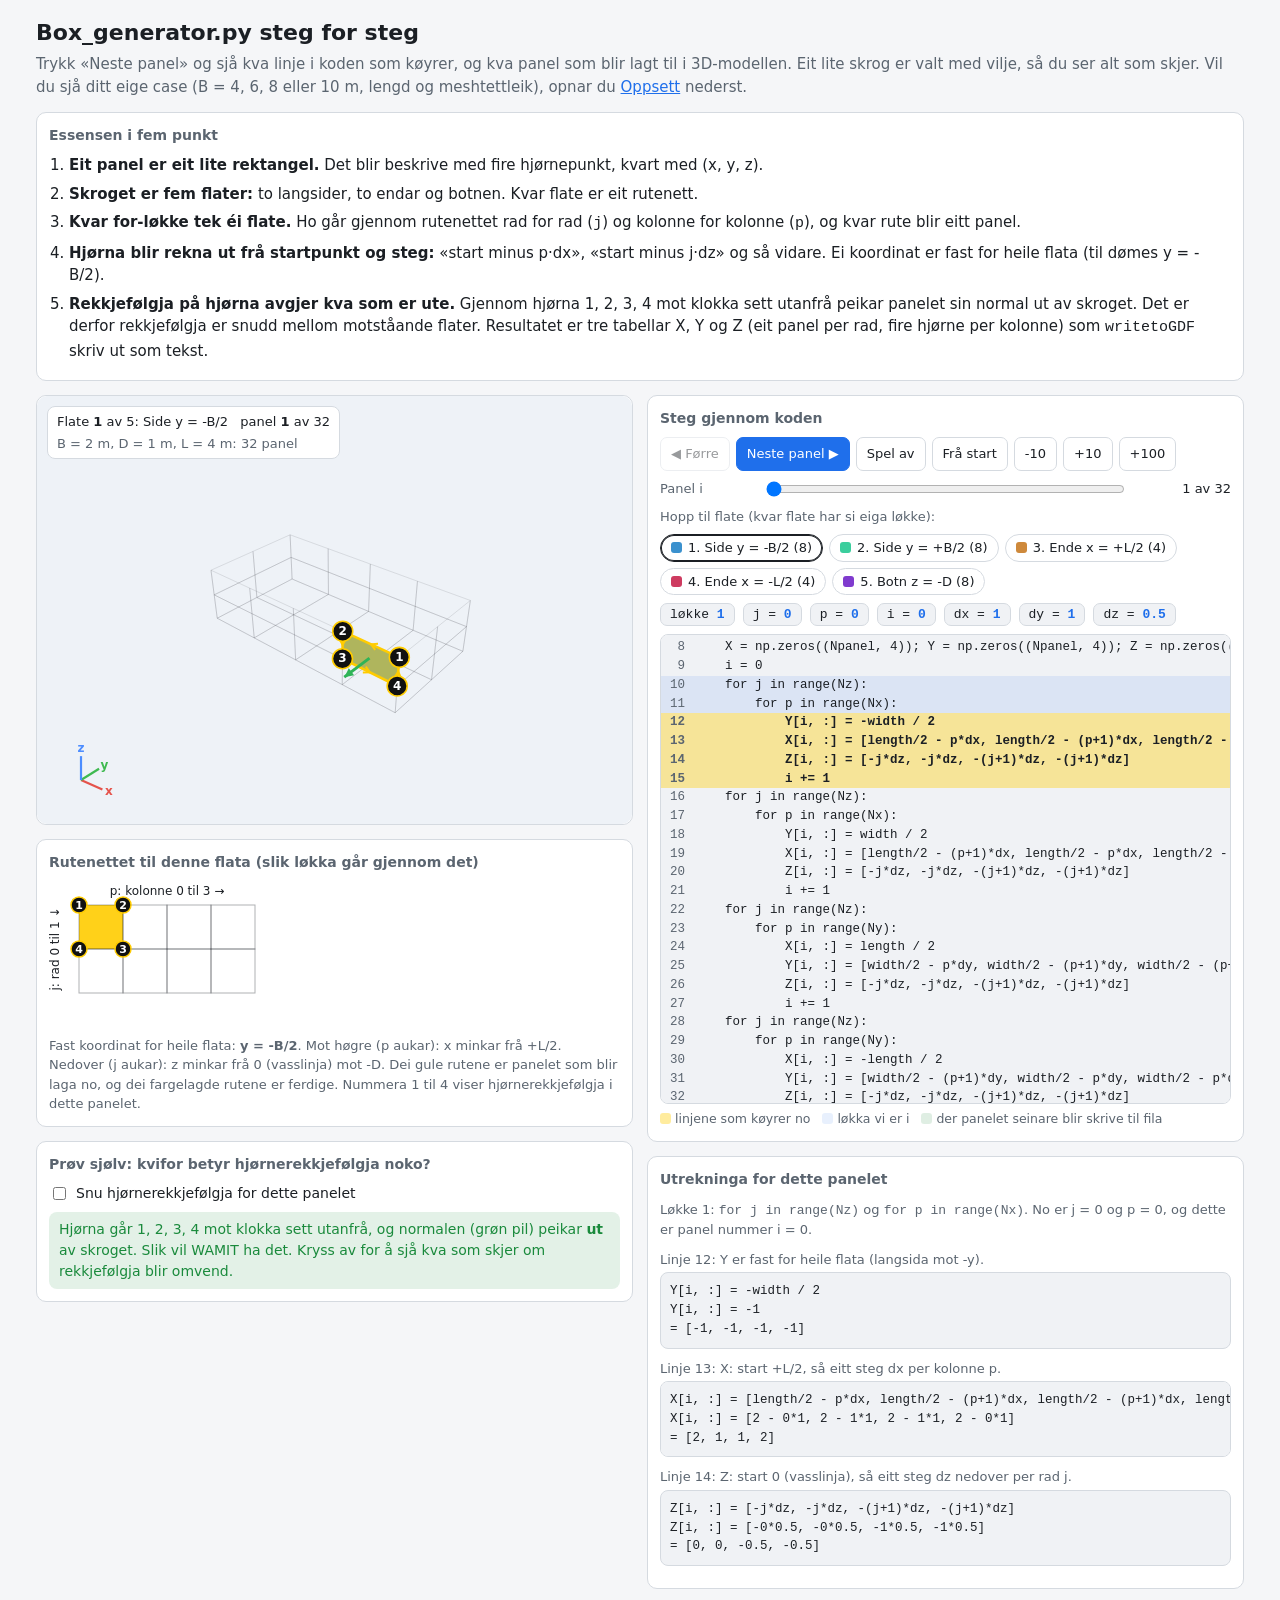
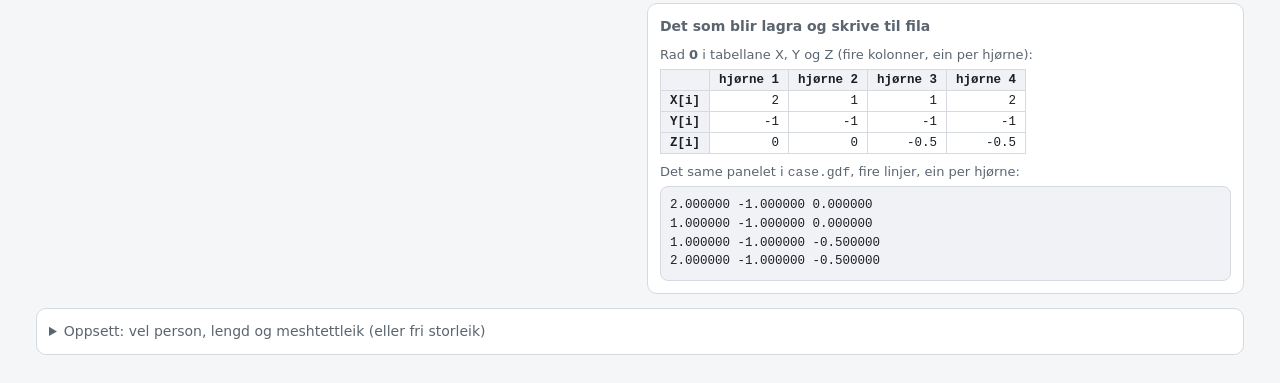
==== index.html @ de2d0103 "Add files via upload" ====
<!doctype html>
<html lang="nn">
<head>
<meta charset="utf-8">
<meta name="viewport" content="width=device-width, initial-scale=1">
<title>Box generator steg for steg</title>
<style>
:root{
  --bg:#f5f6f8; --panel:#ffffff; --ink:#1b1f24; --muted:#5b6570; --line:#d5dae0;
  --canvas:#eef2f7; --accent:#1f6feb; --sel:#ffcc00; --code-bg:#f0f2f5;
  --hard:rgba(255,204,0,.38); --soft:rgba(31,111,235,.10); --gdf:rgba(26,138,60,.14);
  --good:#1a8a3c; --badc:#c62828;
}
@media (prefers-color-scheme: dark){
  :root:not([data-theme="light"]){
    --bg:#14181d; --panel:#1c2229; --ink:#e8ecf0; --muted:#98a3ae; --line:#323b45;
    --canvas:#10151a; --accent:#5b9dff; --sel:#ffd23f; --code-bg:#12171c;
    --hard:rgba(255,210,63,.30); --soft:rgba(91,157,255,.14); --gdf:rgba(76,208,125,.16);
    --good:#4cd07d; --badc:#ff7b72;
  }
}
*{box-sizing:border-box}
body{margin:0;background:var(--bg);color:var(--ink);font:15px/1.5 system-ui,-apple-system,"Segoe UI",Roboto,sans-serif}
.wrap{max-width:1240px;margin:0 auto;padding:16px}
h1{font-size:22px;margin:0 0 4px}
.sub{color:var(--muted);margin:0 0 14px}
.card{background:var(--panel);border:1px solid var(--line);border-radius:10px;padding:12px;margin-bottom:14px}
.card h2{font-size:14px;margin:0 0 8px;color:var(--muted);font-weight:600}
.essence ol{margin:0;padding-left:20px}
.essence li{margin:6px 0}
.grid{display:grid;grid-template-columns:minmax(0,1fr) minmax(0,1fr);gap:14px;align-items:start}
@media (max-width:980px){.grid{grid-template-columns:1fr}}
#stage{position:relative;height:430px;padding:0;overflow:hidden}
canvas{width:100%;height:100%;display:block;background:var(--canvas);border-radius:10px;cursor:grab;touch-action:none}
canvas.drag{cursor:grabbing}
.badge{position:absolute;left:10px;top:10px;background:var(--panel);border:1px solid var(--line);border-radius:8px;padding:5px 9px;font-size:13px}
.ctrl{display:flex;flex-wrap:wrap;gap:6px;align-items:center}
button{font:inherit;font-size:13px;background:var(--panel);color:var(--ink);border:1px solid var(--line);border-radius:7px;padding:6px 10px;cursor:pointer}
button:hover{border-color:var(--accent)}
button.on{background:var(--accent);border-color:var(--accent);color:#fff}
button:disabled{opacity:.45;cursor:default}
.row{display:flex;align-items:center;gap:8px;margin:8px 0}
.row label{flex:0 0 96px;font-size:13px;color:var(--muted)}
.row input[type=range]{flex:1;min-width:0}
.row output{flex:0 0 96px;white-space:nowrap;text-align:right;font-variant-numeric:tabular-nums;font-size:13px}
.chips{display:flex;flex-wrap:wrap;gap:6px;margin:8px 0}
.chip{display:inline-flex;gap:6px;align-items:center;border:1px solid var(--line);border-radius:999px;padding:3px 10px;font-size:13px;background:var(--panel);cursor:pointer}
.chip.on{border-color:var(--ink);box-shadow:0 0 0 1px var(--ink) inset}
.chip i{display:inline-block;width:11px;height:11px;border-radius:3px}
.vars{display:flex;flex-wrap:wrap;gap:8px;margin:8px 0}
.vars span{background:var(--code-bg);border:1px solid var(--line);border-radius:7px;padding:3px 9px;font:13px ui-monospace,Consolas,Menlo,monospace}
.vars b{color:var(--accent)}
.code{background:var(--code-bg);border:1px solid var(--line);border-radius:8px;padding:6px 0;font:12.5px/1.5 ui-monospace,Consolas,Menlo,monospace;overflow:auto;max-height:470px}
.cl{display:flex;white-space:pre;padding:0 10px 0 0}
.cl .ln{flex:0 0 34px;text-align:right;color:var(--muted);padding-right:10px;user-select:none}
.cl.soft{background:var(--soft)}
.cl.gdf{background:var(--gdf)}
.cl.hard{background:var(--hard);font-weight:600}
.legendnote{font-size:12.5px;color:var(--muted);margin:6px 0 0}
.legendnote span{display:inline-block;width:11px;height:11px;border-radius:3px;vertical-align:-1px;margin-right:4px}
pre.mono{margin:0;background:var(--code-bg);border:1px solid var(--line);border-radius:8px;padding:9px;font:12.5px/1.5 ui-monospace,Consolas,Menlo,monospace;overflow:auto;white-space:pre}
.stmt{margin:10px 0}
.stmt .note{color:var(--muted);font-size:13px;margin-bottom:3px}
table.t{border-collapse:collapse;font:12.5px ui-monospace,Consolas,Menlo,monospace;margin:4px 0}
table.t td,table.t th{border:1px solid var(--line);padding:3px 9px;text-align:right}
table.t th{background:var(--code-bg);font-weight:600}
.msg{padding:7px 10px;border-radius:8px;font-size:14px;margin-top:8px}
.msg.ok{background:rgba(26,138,60,.12);color:var(--good)}
.msg.bad{background:rgba(198,40,40,.12);color:var(--badc)}
.chk{display:flex;align-items:center;gap:7px;margin:6px 0;font-size:14px}
details summary{cursor:pointer;color:var(--muted);font-size:14px}
svg text{font:12px system-ui,sans-serif;fill:var(--ink)}
.small{font-size:13px;color:var(--muted)}
.infobox{background:var(--code-bg);border:1px solid var(--line);border-radius:8px;padding:9px 11px;margin:10px 0;font-size:13.5px;line-height:1.55}
.infobox code{font:12.5px ui-monospace,Consolas,Menlo,monospace}
.warn{color:var(--badc)}
.redbadge{position:absolute;left:10px;bottom:10px;max-width:calc(100% - 20px);background:var(--panel);border:1px solid var(--line);border-radius:8px;padding:5px 9px;font-size:12.5px;display:none}
.setuphint{color:var(--accent);cursor:pointer;text-decoration:underline}
</style>
</head>
<body>
<div class="wrap">
  <h1>Box_generator.py steg for steg</h1>
  <p class="sub">Trykk «Neste panel» og sjå kva linje i koden som køyrer, og kva panel som blir lagt til i 3D-modellen. Eit lite skrog er valt med vilje, så du ser alt som skjer. Vil du sjå ditt eige case (B = 4, 6, 8 eller 10 m, lengd og meshtettleik), opnar du <span class="setuphint" id="gosetup">Oppsett</span> nederst.</p>

  <div class="card essence">
    <h2>Essensen i fem punkt</h2>
    <ol>
      <li><b>Eit panel er eit lite rektangel.</b> Det blir beskrive med fire hjørnepunkt, kvart med (x, y, z).</li>
      <li><b>Skroget er fem flater:</b> to langsider, to endar og botnen. Kvar flate er eit rutenett.</li>
      <li><b>Kvar for-løkke tek éi flate.</b> Ho går gjennom rutenettet rad for rad (<code>j</code>) og kolonne for kolonne (<code>p</code>), og kvar rute blir eitt panel.</li>
      <li><b>Hjørna blir rekna ut frå startpunkt og steg:</b> «start minus p·dx», «start minus j·dz» og så vidare. Ei koordinat er fast for heile flata (til dømes y = -B/2).</li>
      <li><b>Rekkjefølgja på hjørna avgjer kva som er ute.</b> Gjennom hjørna 1, 2, 3, 4 mot klokka sett utanfrå peikar panelet sin normal ut av skroget. Det er derfor rekkjefølgja er snudd mellom motståande flater. Resultatet er tre tabellar X, Y og Z (eit panel per rad, fire hjørne per kolonne) som <code>writetoGDF</code> skriv ut som tekst.</li>
    </ol>
  </div>

  <div class="grid">
    <div>
      <div class="card" id="stage"><canvas id="cv"></canvas><div class="badge" id="badge"></div><div class="redbadge" id="redbadge"></div></div>

      <div class="card">
        <h2>Rutenettet til denne flata (slik løkka går gjennom det)</h2>
        <div id="gridsvg"></div>
        <div class="small" id="gridnote" style="margin-top:6px"></div>
      </div>

      <div class="card">
        <h2>Prøv sjølv: kvifor betyr hjørnerekkjefølgja noko?</h2>
        <div class="chk"><input type="checkbox" id="flip"><label for="flip">Snu hjørnerekkjefølgja for dette panelet</label></div>
        <div id="flipmsg"></div>
      </div>
    </div>

    <div>
      <div class="card">
        <h2>Steg gjennom koden</h2>
        <div class="ctrl">
          <button id="prev">◀ Førre</button>
          <button id="next" class="on">Neste panel ▶</button>
          <button id="play">Spel av</button>
          <button id="restart">Frå start</button>
          <button id="back10">-10</button><button id="fwd10">+10</button><button id="fwd100">+100</button>
        </div>
        <div class="row"><label for="I">Panel i</label><input id="I" type="range" min="0" max="31" step="1" value="0"><output id="Io"></output></div>
        <div class="small">Hopp til flate (kvar flate har si eiga løkke):</div>
        <div class="chips" id="chips"></div>
        <div class="vars" id="vars"></div>
        <div class="code" id="code"></div>
        <p class="legendnote"><span style="background:var(--hard)"></span>linjene som køyrer no &nbsp; <span style="background:var(--soft)"></span>løkka vi er i &nbsp; <span style="background:var(--gdf)"></span>der panelet seinare blir skrive til fila</p>
      </div>

      <div class="card">
        <h2>Utrekninga for dette panelet</h2>
        <div id="calc"></div>
      </div>

      <div class="card">
        <h2>Det som blir lagra og skrive til fila</h2>
        <div class="small" style="margin-bottom:4px">Rad <b id="rowi">0</b> i tabellane X, Y og Z (fire kolonner, ein per hjørne):</div>
        <div id="xyz"></div>
        <div class="small" style="margin:8px 0 4px">Det same panelet i <span style="font-family:ui-monospace,Consolas,monospace">case.gdf</span>, fire linjer, ein per hjørne:</div>
        <pre class="mono" id="gdf"></pre>
      </div>
    </div>
  </div>

  <div class="card">
    <details id="setup">
      <summary>Oppsett: vel person, lengd og meshtettleik (eller fri storleik)</summary>
      <div class="small" style="margin:10px 0 4px">Alle i gruppa har same oppsett: B/D = 4, så djupgangen blir D = B/4. Berre breidda B er ulik. Meshet følgjer same regel som prosjektkoden: Nx = round(k·L), Ny = round(k·B) og Nz = round(k·D).</div>
      <div class="chips" id="persons"></div>
      <div id="projectCtl" style="display:none">
        <div class="small">Lengd på skroget, L = n · B:</div>
        <div class="chips" id="nBs"></div>
        <div class="small">Meshtettleik k (panel per meter):</div>
        <div class="chips" id="ks"></div>
        <div class="small">Snarvegar til dei to studiane:</div>
        <div class="chips"><span class="chip" id="presetMesh">Meshstudie: L = 1B</span><span class="chip" id="presetLen">Lengdestudie: k = 6</span></div>
      </div>
      <div id="freeCtl">
        <div class="row"><label for="L">Lengd L</label><input id="L" type="range" min="1" max="10" step="0.5" value="4"><output id="Lo"></output></div>
        <div class="row"><label for="B">Breidd B</label><input id="B" type="range" min="1" max="10" step="0.5" value="2"><output id="Bo"></output></div>
        <div class="row"><label for="D">Djupgang D</label><input id="D" type="range" min="0.5" max="5" step="0.5" value="1"><output id="Do"></output></div>
        <div class="row"><label for="NX">Nx</label><input id="NX" type="range" min="1" max="8" step="1" value="4"><output id="NXo"></output></div>
        <div class="row"><label for="NY">Ny</label><input id="NY" type="range" min="1" max="6" step="1" value="2"><output id="NYo"></output></div>
        <div class="row"><label for="NZ">Nz</label><input id="NZ" type="range" min="1" max="4" step="1" value="2"><output id="NZo"></output></div>
      </div>
      <div class="infobox" id="caseinfo"></div>
      <div class="chk"><input type="checkbox" id="ghost" checked><label for="ghost">Vis panel som ikkje er lagde til enno som svake kantar</label></div>
      <div class="small">Dra i 3D-modellen for å rotere, rull for å zoome. Piltastane til venstre og høgre går eitt panel fram og tilbake. Store mesh blir viste forenkla i 3D (sjå meldinga nede til venstre i modellen), men tala i oppsettet er alltid dei verkelege.</div>
    </details>
  </div>
</div>

<script>
"use strict";
const $ = id => document.getElementById(id);
const CODE = [
"import numpy as np",
"",
"def box_generator(length, width, draft, Nx, Ny, Nz):",
"    dx = length / Nx",
"    dy = width / Ny",
"    dz = draft / Nz",
"    Npanel = Nx * Ny + Nx * Nz * 2 + Ny * Nz * 2",
"    X = np.zeros((Npanel, 4)); Y = np.zeros((Npanel, 4)); Z = np.zeros((Npanel, 4))",
"    i = 0",
"    for j in range(Nz):",
"        for p in range(Nx):",
"            Y[i, :] = -width / 2",
"            X[i, :] = [length/2 - p*dx, length/2 - (p+1)*dx, length/2 - (p+1)*dx, length/2 - p*dx]",
"            Z[i, :] = [-j*dz, -j*dz, -(j+1)*dz, -(j+1)*dz]",
"            i += 1",
"    for j in range(Nz):",
"        for p in range(Nx):",
"            Y[i, :] = width / 2",
"            X[i, :] = [length/2 - (p+1)*dx, length/2 - p*dx, length/2 - p*dx, length/2 - (p+1)*dx]",
"            Z[i, :] = [-j*dz, -j*dz, -(j+1)*dz, -(j+1)*dz]",
"            i += 1",
"    for j in range(Nz):",
"        for p in range(Ny):",
"            X[i, :] = length / 2",
"            Y[i, :] = [width/2 - p*dy, width/2 - (p+1)*dy, width/2 - (p+1)*dy, width/2 - p*dy]",
"            Z[i, :] = [-j*dz, -j*dz, -(j+1)*dz, -(j+1)*dz]",
"            i += 1",
"    for j in range(Nz):",
"        for p in range(Ny):",
"            X[i, :] = -length / 2",
"            Y[i, :] = [width/2 - (p+1)*dy, width/2 - p*dy, width/2 - p*dy, width/2 - (p+1)*dy]",
"            Z[i, :] = [-j*dz, -j*dz, -(j+1)*dz, -(j+1)*dz]",
"            i += 1",
"    for j in range(Nx):",
"        for p in range(Ny):",
"            Z[i, :] = -draft",
"            Y[i, :] = [width/2 - p*dy, width/2 - (p+1)*dy, width/2 - (p+1)*dy, width/2 - p*dy]",
"            X[i, :] = [length/2 - j*dx, length/2 - j*dx, length/2 - (j+1)*dx, length/2 - (j+1)*dx]",
"            i += 1",
"    return X, Y, Z, Npanel, 0, 0",
"",
"def writetoGDF(X, Y, Z, Npanel, path, isx=0, isy=0):",
"    with open(path, \"w\") as f:",
"        f.write(f\"{path}  --\\n\")",
"        f.write(\"1.000       9.806650    ULEN, GRAV\\n\")",
"        f.write(f\"{isx}           {isy}            ISX, ISY\\n\")",
"        f.write(f\"{Npanel}    NPAN\\n\")",
"        for i in range(Npanel):",
"            for j in range(4):",
"                f.write(f\"{X[i, j]:.6f} {Y[i, j]:.6f} {Z[i, j]:.6f} \\n\")"
];
// 1-based line numbers: loop block [start, end], statement lines, i += 1 line
const GROUPS = [
  {name:"Side y = -B/2", hue:205, s:10, e:15, st:[12,13,14], inc:15},
  {name:"Side y = +B/2", hue:160, s:16, e:21, st:[18,19,20], inc:21},
  {name:"Ende x = +L/2", hue:32,  s:22, e:27, st:[24,25,26], inc:27},
  {name:"Ende x = -L/2", hue:345, s:28, e:33, st:[30,31,32], inc:33},
  {name:"Botn z = -D",   hue:268, s:34, e:39, st:[36,37,38], inc:39}
];
const POFF = [[0,1,1,0],[1,0,0,1],[0,1,1,0],[1,0,0,1],[0,1,1,0]];
const JOFF = [0,0,1,1];
const GDF_LINES = [48,49,50];

const S = { L:4,B:2,D:1,Nx:4,Ny:2,Nz:2, panels:[], i:0, yaw:-0.7, elev:0.55, zoom:1, playing:false, flip:false,
            person:-1, nB:1, k:4, reduced:false, real:null };
const PERSONS=[{n:"Anders",B:4},{n:"Øyvind",B:6},{n:"Zhijun",B:8},{n:"Øyonn",B:10}];
const CAP_REAL=6000, CAP_SHOW=1200;
function pyRound(x){ const f=Math.floor(x), d=x-f; if(Math.abs(d-0.5)<1e-9) return (f%2===0)?f:f+1; return Math.round(x); }
function npan(a,b,c){return a*b+2*a*c+2*b*c;}

// ---------- geometry, same ordering as the Python code ----------
function boxGenerator(length, width, draft, Nx, Ny, Nz){
  const dx=length/Nx, dy=width/Ny, dz=draft/Nz, P=[];
  const add=(g,X,Y,Z)=>P.push({g, v:[0,1,2,3].map(c=>[X[c],Y[c],Z[c]])});
  for(let j=0;j<Nz;j++)for(let p=0;p<Nx;p++) add(0,[length/2-p*dx,length/2-(p+1)*dx,length/2-(p+1)*dx,length/2-p*dx],[-width/2,-width/2,-width/2,-width/2],[-j*dz,-j*dz,-(j+1)*dz,-(j+1)*dz]);
  for(let j=0;j<Nz;j++)for(let p=0;p<Nx;p++) add(1,[length/2-(p+1)*dx,length/2-p*dx,length/2-p*dx,length/2-(p+1)*dx],[width/2,width/2,width/2,width/2],[-j*dz,-j*dz,-(j+1)*dz,-(j+1)*dz]);
  for(let j=0;j<Nz;j++)for(let p=0;p<Ny;p++) add(2,[length/2,length/2,length/2,length/2],[width/2-p*dy,width/2-(p+1)*dy,width/2-(p+1)*dy,width/2-p*dy],[-j*dz,-j*dz,-(j+1)*dz,-(j+1)*dz]);
  for(let j=0;j<Nz;j++)for(let p=0;p<Ny;p++) add(3,[-length/2,-length/2,-length/2,-length/2],[width/2-(p+1)*dy,width/2-p*dy,width/2-p*dy,width/2-(p+1)*dy],[-j*dz,-j*dz,-(j+1)*dz,-(j+1)*dz]);
  for(let j=0;j<Nx;j++)for(let p=0;p<Ny;p++) add(4,[length/2-j*dx,length/2-j*dx,length/2-(j+1)*dx,length/2-(j+1)*dx],[width/2-p*dy,width/2-(p+1)*dy,width/2-(p+1)*dy,width/2-p*dy],[-draft,-draft,-draft,-draft]);
  return P;
}
function cross(a,b){return [a[1]*b[2]-a[2]*b[1],a[2]*b[0]-a[0]*b[2],a[0]*b[1]-a[1]*b[0]];}
function sub(a,b){return [a[0]-b[0],a[1]-b[1],a[2]-b[2]];}
function dot(a,b){return a[0]*b[0]+a[1]*b[1]+a[2]*b[2];}
const fmt = n => { const r=+(+n).toFixed(3); return String(Object.is(r,-0)?0:r); };
const f6 = x => (Math.abs(x)<5e-7?0:x).toFixed(6);

function sizes(){
  const a=[S.Nx*S.Nz,S.Nx*S.Nz,S.Ny*S.Nz,S.Ny*S.Nz,S.Nx*S.Ny];
  const M=[S.Nx,S.Nx,S.Ny,S.Ny,S.Ny], K=[S.Nz,S.Nz,S.Nz,S.Nz,S.Nx];
  const st=[0]; for(let g=0;g<5;g++) st.push(st[g]+a[g]);
  return {a,M,K,st};
}
function locate(i){
  const z=sizes(); let g=0; while(g<4 && i>=z.st[g+1]) g++;
  const local=i-z.st[g]; return {g, j:Math.floor(local/z.M[g]), p:local%z.M[g], z};
}
// statement descriptors in code order, with the numbers inserted
function describe(g,j,p){
  const L=S.L,B=S.B,D=S.D,dx=L/S.Nx,dy=B/S.Ny,dz=D/S.Nz;
  const lst=(base,idx,step)=>{
    const parts=idx.map(k=> base===null ? "-"+k+"*"+fmt(step) : fmt(base)+" - "+k+"*"+fmt(step));
    const vals=idx.map(k=> base===null ? -k*step : base-k*step);
    return {txt:"["+parts.join(", ")+"]", vals};
  };
  const cst=(v)=>({txt:fmt(v), vals:[v,v,v,v]});
  const P=[p,p+1,p+1,p], Q=[p+1,p,p,p+1], J=[j,j,j+1,j+1];
  switch(g){
    case 0: return [{line:12,v:"Y",...cst(-B/2),note:"Y er fast for heile flata (langsida mot -y)."},
                    {line:13,v:"X",...lst(L/2,P,dx),note:"X: start +L/2, så eitt steg dx per kolonne p."},
                    {line:14,v:"Z",...lst(null,J,dz),note:"Z: start 0 (vasslinja), så eitt steg dz nedover per rad j."}];
    case 1: return [{line:18,v:"Y",...cst(B/2),note:"Y er fast for heile flata (langsida mot +y)."},
                    {line:19,v:"X",...lst(L/2,Q,dx),note:"Same rute som på motsett side, men hjørna står i omvend rekkjefølgje (p+1 først)."},
                    {line:20,v:"Z",...lst(null,J,dz),note:"Z: som før, nedover per rad j."}];
    case 2: return [{line:24,v:"X",...cst(L/2),note:"X er fast for heile flata (enden mot +x)."},
                    {line:25,v:"Y",...lst(B/2,P,dy),note:"Y: start +B/2, så eitt steg dy per kolonne p."},
                    {line:26,v:"Z",...lst(null,J,dz),note:"Z: nedover per rad j."}];
    case 3: return [{line:30,v:"X",...cst(-L/2),note:"X er fast for heile flata (enden mot -x)."},
                    {line:31,v:"Y",...lst(B/2,Q,dy),note:"Same rute som på motsett ende, men hjørna står i omvend rekkjefølgje."},
                    {line:32,v:"Z",...lst(null,J,dz),note:"Z: nedover per rad j."}];
    default:return [{line:36,v:"Z",...cst(-D),note:"Z er fast for heile flata (botnen)."},
                    {line:37,v:"Y",...lst(B/2,P,dy),note:"Y: start +B/2, eitt steg dy per kolonne p."},
                    {line:38,v:"X",...lst(L/2,J,dx),note:"X: start +L/2, eitt steg dx per rad j."}];
  }
}

// ---------- state updates ----------
function rebuild(){
  let L,B,D,Nx,Ny,Nz;
  if(S.person<0){ L=+$("L").value; B=+$("B").value; D=+$("D").value; Nx=+$("NX").value; Ny=+$("NY").value; Nz=+$("NZ").value;
    ["Lo","Bo","Do"].forEach((id,k)=>$(id).textContent=[L,B,D][k]+" m"); $("NXo").textContent=Nx; $("NYo").textContent=Ny; $("NZo").textContent=Nz; }
  else { B=PERSONS[S.person].B; D=B/4; L=S.nB*B; Nx=Math.max(1,pyRound(S.k*L)); Ny=Math.max(1,pyRound(S.k*B)); Nz=Math.max(1,pyRound(S.k*D)); }
  S.real={L,B,D,Nx,Ny,Nz,N:npan(Nx,Ny,Nz)};
  let dx=Nx,dy=Ny,dz=Nz; S.reduced=false;
  if(S.real.N>CAP_REAL){
    let f=1; const r=(n,f)=>Math.max(1,Math.round(n/f));
    while(npan(r(Nx,f),r(Ny,f),r(Nz,f))>CAP_SHOW) f++;
    dx=r(Nx,f); dy=r(Ny,f); dz=r(Nz,f); S.reduced=true; S.f=f;
  }
  S.L=L; S.B=B; S.D=D; S.Nx=dx; S.Ny=dy; S.Nz=dz;
  S.panels=boxGenerator(S.L,S.B,S.D,S.Nx,S.Ny,S.Nz);
  S.panels.forEach((p,i)=>{
    p.c=[0,1,2].map(a=>(p.v[0][a]+p.v[1][a]+p.v[2][a]+p.v[3][a])/4);
    const n=cross(sub(p.v[2],p.v[0]),sub(p.v[3],p.v[1])); const l=Math.hypot(...n)||1; p.n=n.map(x=>x/l);
  });
  S.R=Math.hypot(S.L,S.B,S.D)/2;
  const N=S.panels.length; $("I").max=N-1; if(S.i>N-1) S.i=N-1;
  $("I").value=S.i;
  updateInfo(); buildChips(); buildCode(); update();
}
function caseLine(){
  const r=S.real; return "B = "+fmt(r.B)+" m, D = "+fmt(r.D)+" m, L = "+fmt(r.L)+" m"+(S.person>=0?", k = "+S.k:"")+": "+r.N+" panel"+(S.reduced?" (forenkla visning)":"");
}
function updateInfo(){
  const r=S.real, dx=r.L/r.Nx, dy=r.B/r.Ny, dz=r.D/r.Nz; let h="";
  if(S.person>=0){
    h+="<b>"+PERSONS[S.person].n+"</b>: B = "+fmt(r.B)+" m. Med B/D = 4 blir D = B/4 = "+fmt(r.D)+" m. Lengd L = "+S.nB+"·B = "+fmt(r.L)+" m.<br>";
    h+="Meshtettleik k = "+S.k+": Nx = round(k·L) = <b>"+r.Nx+"</b>, Ny = round(k·B) = <b>"+r.Ny+"</b>, Nz = round(k·D) = <b>"+r.Nz+"</b>.<br>";
  } else {
    h+="Fri storleik: B = "+fmt(r.B)+" m, D = "+fmt(r.D)+" m, L = "+fmt(r.L)+" m, Nx = <b>"+r.Nx+"</b>, Ny = <b>"+r.Ny+"</b>, Nz = <b>"+r.Nz+"</b>.<br>";
  }
  h+="Npanel = Nx·Ny + 2·Nx·Nz + 2·Ny·Nz = "+(r.Nx*r.Ny)+" + "+(2*r.Nx*r.Nz)+" + "+(2*r.Ny*r.Nz)+" = <b>"+r.N+"</b> panel.<br>";
  h+="Panelstorleik: dx = "+fmt(dx)+" m, dy = "+fmt(dy)+" m, dz = "+fmt(dz)+" m.";
  if(S.person>=0 && Math.abs(dz*S.k-1)>1e-6) h+="<br><span class=\"warn\">Merk: k·D = "+fmt(S.k*r.D)+" er ikkje eit heiltal, så Nz blir runda og dz er ikkje 1/k. Det gjeld særleg dei grovaste meshane.</span>";
  $("caseinfo").innerHTML=h;
  const rb=$("redbadge");
  if(S.reduced){ rb.style.display="block"; rb.innerHTML="Forenkla visning: dette caset har <b>"+r.N+"</b> panel. Her vises same skrog med Nx = "+S.Nx+", Ny = "+S.Ny+", Nz = "+S.Nz+" ("+S.panels.length+" panel), så stegvisinga blir oversiktleg. Utrekningane til høgre gjeld denne forenkla utgåva."; }
  else rb.style.display="none";
}
function buildChips(){
  const z=sizes(); $("chips").innerHTML=GROUPS.map((g,k)=>
    '<span class="chip" data-g="'+k+'"><i style="background:hsl('+g.hue+',60%,52%)"></i>'+(k+1)+'. '+g.name+' ('+z.a[k]+')</span>').join("");
  document.querySelectorAll("#chips .chip").forEach(c=>c.addEventListener("click",()=>{ stop(); S.i=sizes().st[+c.dataset.g]; update(); }));
}
function buildCode(){
  $("code").innerHTML=CODE.map((t,n)=>'<div class="cl" data-n="'+(n+1)+'"><span class="ln">'+(n+1)+'</span><span>'+t.replace(/&/g,"&amp;").replace(/</g,"&lt;")+'</span></div>').join("");
}
function update(){
  if(!Number.isFinite(S.i)||S.i<0) S.i=0; if(S.i>=S.panels.length) S.i=S.panels.length-1;
  const N=S.panels.length, i=S.i, {g,j,p,z}=locate(i), pan=S.panels[i];
  $("I").value=i; $("Io").textContent=(i+1)+" av "+N; $("rowi").textContent=i;
  $("prev").disabled=i===0; $("next").disabled=i===N-1;
  document.querySelectorAll("#chips .chip").forEach(c=>c.classList.toggle("on",+c.dataset.g===g));
  $("badge").innerHTML="Flate <b>"+(g+1)+"</b> av 5: "+GROUPS[g].name+" &nbsp; panel <b>"+(i+1)+"</b> av "+N+"<div class=\"small\" style=\"margin-top:2px\">"+caseLine()+"</div>";
  // variables
  $("vars").innerHTML="<span>løkke <b>"+(g+1)+"</b></span><span>j = <b>"+j+"</b></span><span>p = <b>"+p+"</b></span><span>i = <b>"+i+"</b></span>"+
     "<span>dx = <b>"+fmt(S.L/S.Nx)+"</b></span><span>dy = <b>"+fmt(S.B/S.Ny)+"</b></span><span>dz = <b>"+fmt(S.D/S.Nz)+"</b></span>";
  // code highlight
  const G=GROUPS[g];
  document.querySelectorAll(".cl").forEach(el=>{
    const n=+el.dataset.n; el.className="cl";
    if(n>=G.s&&n<=G.e) el.classList.add("soft");
    if(G.st.includes(n)||n===G.inc) el.classList.add("hard");
    if(GDF_LINES.includes(n)) el.classList.add("gdf");
  });
  const hardEl=document.querySelector('.cl[data-n="'+G.st[0]+'"]');
  if(hardEl){ const box=$("code"); const top=hardEl.offsetTop-box.offsetTop-80; if(hardEl.offsetTop<box.scrollTop+10||hardEl.offsetTop>box.scrollTop+box.clientHeight-90) box.scrollTop=Math.max(0,top); }
  // calculation
  const D=describe(g,j,p);
  const loopTxt='<div class="stmt"><div class="note">Løkke '+(g+1)+': <code>for j in range('+(g<4?"Nz":"Nx")+')</code> og <code>for p in range('+(g<2?"Nx":"Ny")+')</code>. No er j = '+j+' og p = '+p+', og dette er panel nummer i = '+i+'.</div></div>';
  $("calc").innerHTML=loopTxt+D.map(d=>{
    const line=CODE[d.line-1].trim().replace(/&/g,"&amp;").replace(/</g,"&lt;");
    return '<div class="stmt"><div class="note">Linje '+d.line+': '+d.note+'</div>'+
      '<pre class="mono">'+line+'\n'+d.v+'[i, :] = '+d.txt+'\n= ['+d.vals.map(fmt).join(", ")+']</pre></div>';
  }).join("");
  // X, Y, Z table for row i, and file lines
  const rows={X:[0,0,0,0],Y:[0,0,0,0],Z:[0,0,0,0]};
  D.forEach(d=>rows[d.v]=d.vals);
  $("xyz").innerHTML='<table class="t"><tr><th></th><th>hjørne 1</th><th>hjørne 2</th><th>hjørne 3</th><th>hjørne 4</th></tr>'+
    ["X","Y","Z"].map(k=>"<tr><th>"+k+"[i]</th>"+rows[k].map(v=>"<td>"+fmt(v)+"</td>").join("")+"</tr>").join("")+"</table>";
  $("gdf").textContent=[0,1,2,3].map(c=>f6(rows.X[c])+" "+f6(rows.Y[c])+" "+f6(rows.Z[c])+" ").join("\n");
  drawGrid(g,j,p,z);
  const normal = pan.n;
  $("flipmsg").innerHTML = S.flip
    ? '<div class="msg bad">Hjørna står no i omvend rekkjefølgje (1, 4, 3, 2). Normalen (raud pil) peikar <b>inn</b> i skroget. WAMIT ville tolka dette panelet som vendt feil veg og gitt gale resultat.</div>'
    : '<div class="msg ok">Hjørna går 1, 2, 3, 4 mot klokka sett utanfrå, og normalen (grøn pil) peikar <b>ut</b> av skroget. Slik vil WAMIT ha det. Kryss av for å sjå kva som skjer om rekkjefølgja blir omvend.</div>';
  draw();
}

// ---------- 2D grid ----------
function drawGrid(g,j,p,z){
  const M=z.M[g], K=z.K[g], cell=Math.min(44,400/M,300/K), big=cell<5;
  const W=M*cell+60, H=K*cell+54, ox=30, oy=24;
  const hue=GROUPS[g].hue; let s='<svg viewBox="0 0 '+W+' '+H+'" width="'+W+'" style="max-width:100%">';
  const cur=z.st[g]+j*M+p;
  for(let r=0;r<K;r++)for(let c=0;c<M;c++){
    const idx=z.st[g]+r*M+c, done=idx<S.i, now=idx===S.i;
    s+='<rect x="'+(ox+c*cell)+'" y="'+(oy+r*cell)+'" width="'+cell+'" height="'+cell+'" fill="'+(now?"rgba(255,204,0,.9)":done?"hsla("+hue+",60%,52%,.55)":(big?"rgba(127,127,127,.14)":"none"))+'"'+(big?'':' stroke="currentColor" stroke-opacity=".35"')+'/>';
  }
  if(big) s+='<rect x="'+ox+'" y="'+oy+'" width="'+(M*cell)+'" height="'+(K*cell)+'" fill="none" stroke="currentColor" stroke-opacity=".5"/>';
  // corner numbers of the current cell
  const po=POFF[g];
  for(let c=0;c<4;c++){
    const cx=ox+(p+po[c])*cell, cy=oy+(j+JOFF[c])*cell;
    const rr=Math.max(3,Math.min(8,cell*0.7));
    s+='<circle cx="'+cx+'" cy="'+cy+'" r="'+rr+'" fill="#111" stroke="#ffcc00" stroke-width="1.5"/>'+(rr>=6?'<text x="'+cx+'" y="'+(cy+4)+'" text-anchor="middle" style="fill:#fff;font-weight:700;font-size:11px">'+(c+1)+'</text>':'');
  }
  s+='<text x="'+(ox+M*cell/2)+'" y="14" text-anchor="middle">p: kolonne 0 til '+(M-1)+' →</text>';
  s+='<text x="10" y="'+(oy+K*cell/2)+'" text-anchor="middle" transform="rotate(-90 10 '+(oy+K*cell/2)+')">j: rad 0 til '+(K-1)+' ↓</text>';
  s+='</svg>';
  $("gridsvg").innerHTML=s;
  const dirP=g<2?"x minkar frå +L/2":"y minkar frå +B/2", dirJ=g<4?"z minkar frå 0 (vasslinja) mot -D":"x minkar frå +L/2";
  const fixed=["y = -B/2","y = +B/2","x = +L/2","x = -L/2","z = -D"][g];
  $("gridnote").innerHTML="Fast koordinat for heile flata: <b>"+fixed+"</b>. Mot høgre (p aukar): "+dirP+". Nedover (j aukar): "+dirJ+". Dei gule rutene er panelet som blir laga no, og dei fargelagde rutene er ferdige. Nummera 1 til 4 viser hjørnerekkjefølgja i dette panelet."+(g%2===1&&g<4?" Legg merke til at hjørna går motsett veg samanlikna med flata på motsett side.":"");
}

// ---------- 3D rendering ----------
const cv=$("cv"), ctx=cv.getContext("2d"); let W=0,H=0,DPR=1;
function resize(){ DPR=window.devicePixelRatio||1; const r=cv.getBoundingClientRect(); W=r.width; H=r.height; cv.width=Math.round(W*DPR); cv.height=Math.round(H*DPR); draw(); }
function css(v){return getComputedStyle(document.documentElement).getPropertyValue(v).trim();}
function basis(){return {cy:Math.cos(S.yaw),sy:Math.sin(S.yaw),ce:Math.cos(S.elev),se:Math.sin(S.elev)};}
function toView(p,b){const x1=b.cy*p[0]-b.sy*p[1], y1=b.sy*p[0]+b.cy*p[1], z1=p[2]; return [x1,y1*b.se+z1*b.ce,y1*b.ce-z1*b.se];}
function proj(p,b,cam){const v=toView([p[0],p[1],p[2]+S.D/2],b); const s=cam.f/(cam.dist+v[2]); return {x:W/2+v[0]*s,y:H/2-v[1]*s,d:v[2]};}

function draw(){
  if(!W||!S.panels.length) return;
  ctx.setTransform(DPR,0,0,DPR,0,0); ctx.clearRect(0,0,W,H);
  const b=basis(), R=S.R, cam={dist:R*4.2,f:0}; cam.f=Math.min(W,H)*0.5/R*cam.dist*0.62*S.zoom;
  const ink=css("--ink"), N=S.panels.length, cur=S.i;
  // ghost panels
  if($("ghost").checked && N<=3000){
    ctx.strokeStyle=ink; ctx.globalAlpha=.16; ctx.lineWidth=.7;
    for(let k=cur+1;k<N;k++){ const q=S.panels[k].v.map(v=>proj(v,b,cam)); ctx.beginPath(); q.forEach((a,m)=>m?ctx.lineTo(a.x,a.y):ctx.moveTo(a.x,a.y)); ctx.closePath(); ctx.stroke(); }
    ctx.globalAlpha=1;
  }
  // built panels, painter's algorithm
  const list=[];
  for(let k=0;k<=cur;k++){ const pr=S.panels[k].v.map(v=>proj(v,b,cam)); list.push({k,pr,dep:(pr[0].d+pr[1].d+pr[2].d+pr[3].d)/4}); }
  list.sort((a,c)=>c.dep-a.dep);
  const light=[-0.35,0.55,0.75], ll=Math.hypot(...light), n0=toView([0,0,S.D/2],b);
  for(const it of list){
    const p=S.panels[it.k], nv=toView([p.n[0],p.n[1],p.n[2]+S.D/2],b);
    const lam=Math.max(0,((nv[0]-n0[0])*light[0]+(nv[1]-n0[1])*light[1]+(-(nv[2]-n0[2]))*light[2])/ll), sh=.55+.45*lam;
    ctx.beginPath(); it.pr.forEach((a,m)=>m?ctx.lineTo(a.x,a.y):ctx.moveTo(a.x,a.y)); ctx.closePath();
    ctx.fillStyle="hsl("+GROUPS[p.g].hue+",58%,"+(30+34*sh).toFixed(0)+"%)"; ctx.fill();
    ctx.strokeStyle=ink; ctx.globalAlpha=.5; ctx.lineWidth=.8; ctx.stroke(); ctx.globalAlpha=1;
  }
  // current panel
  const P=S.panels[cur]; let order=[0,1,2,3]; if(S.flip) order=[0,3,2,1];
  const pr=order.map(c=>proj(P.v[c],b,cam));
  ctx.beginPath(); pr.forEach((a,m)=>m?ctx.lineTo(a.x,a.y):ctx.moveTo(a.x,a.y)); ctx.closePath();
  ctx.fillStyle="rgba(255,204,0,.55)"; ctx.fill(); ctx.strokeStyle=css("--sel"); ctx.lineWidth=2.6; ctx.stroke();
  // normal from the order used
  const vv=order.map(c=>P.v[c]); const nn=cross(sub(vv[2],vv[0]),sub(vv[3],vv[1])); const nl=Math.hypot(...nn)||1;
  const len=Math.max(Math.min(S.L/S.Nx,S.B/S.Ny,S.D/S.Nz)*1.1,R*0.25);
  const e=[P.c[0]+nn[0]/nl*len,P.c[1]+nn[1]/nl*len,P.c[2]+nn[2]/nl*len];
  const a=proj(P.c,b,cam), t=proj(e,b,cam), col=S.flip?"#e5484d":"#2fb457";
  ctx.strokeStyle=col; ctx.fillStyle=col; ctx.lineWidth=3; ctx.beginPath(); ctx.moveTo(a.x,a.y); ctx.lineTo(t.x,t.y); ctx.stroke();
  const ang=Math.atan2(t.y-a.y,t.x-a.x); ctx.beginPath(); ctx.moveTo(t.x,t.y); ctx.lineTo(t.x-10*Math.cos(ang-.45),t.y-10*Math.sin(ang-.45)); ctx.lineTo(t.x-10*Math.cos(ang+.45),t.y-10*Math.sin(ang+.45)); ctx.closePath(); ctx.fill();
  // corner numbers and path
  for(let c=0;c<4;c++){ const q=pr[c], r=pr[(c+1)%4];
    const mx=(q.x+r.x)/2, my=(q.y+r.y)/2, an=Math.atan2(r.y-q.y,r.x-q.x);
    ctx.strokeStyle=css("--sel"); ctx.lineWidth=2; ctx.beginPath(); ctx.moveTo(mx-7*Math.cos(an-.5),my-7*Math.sin(an-.5)); ctx.lineTo(mx,my); ctx.lineTo(mx-7*Math.cos(an+.5),my-7*Math.sin(an+.5)); ctx.stroke(); }
  pr.forEach((q,c)=>{ ctx.beginPath(); ctx.arc(q.x,q.y,10,0,6.283); ctx.fillStyle="#111"; ctx.fill(); ctx.lineWidth=1.6; ctx.strokeStyle=css("--sel"); ctx.stroke();
    ctx.fillStyle="#fff"; ctx.font="bold 12px system-ui,sans-serif"; ctx.textAlign="center"; ctx.textBaseline="middle"; ctx.fillText(String(c+1),q.x,q.y+.5); });
  // axes
  const ox=44, oy=H-44, al=28, o=toView([0,0,0],b);
  [["x",[1,0,0],"#e5534b"],["y",[0,1,0],"#3fb950"],["z",[0,0,1],"#4c8dff"]].forEach(([nm,v,cl])=>{
    const tt=toView(v,b), dx=(tt[0]-o[0])*al, dy=-(tt[1]-o[1])*al;
    ctx.strokeStyle=cl; ctx.lineWidth=2.2; ctx.beginPath(); ctx.moveTo(ox,oy); ctx.lineTo(ox+dx,oy+dy); ctx.stroke();
    ctx.fillStyle=cl; ctx.font="bold 12px system-ui,sans-serif"; ctx.textAlign="center"; ctx.textBaseline="middle"; ctx.fillText(nm,ox+dx*1.3,oy+dy*1.3); });
}

// ---------- interaction ----------
let drag=null; const pts=new Map(); let pinch=0;
cv.addEventListener("pointerdown",e=>{cv.setPointerCapture(e.pointerId);pts.set(e.pointerId,[e.clientX,e.clientY]);drag=[e.clientX,e.clientY];cv.classList.add("drag");if(pts.size===2){const a=[...pts.values()];pinch=Math.hypot(a[0][0]-a[1][0],a[0][1]-a[1][1]);}});
cv.addEventListener("pointermove",e=>{ if(!pts.has(e.pointerId))return; pts.set(e.pointerId,[e.clientX,e.clientY]);
  if(pts.size===2){const a=[...pts.values()],d=Math.hypot(a[0][0]-a[1][0],a[0][1]-a[1][1]); if(pinch)S.zoom=Math.min(5,Math.max(.3,S.zoom*d/pinch)); pinch=d; draw(); return;}
  if(!drag)return; S.yaw-=(e.clientX-drag[0])*.008; S.elev=Math.max(-1.5707,Math.min(1.5707,S.elev+(e.clientY-drag[1])*.008)); drag=[e.clientX,e.clientY]; draw(); });
const up=e=>{pts.delete(e.pointerId);drag=pts.size?drag:null;pinch=0;cv.classList.remove("drag");};
cv.addEventListener("pointerup",up); cv.addEventListener("pointercancel",up);
cv.addEventListener("wheel",e=>{e.preventDefault();S.zoom=Math.min(5,Math.max(.3,S.zoom*Math.exp(-e.deltaY*.0012)));draw();},{passive:false});
cv.addEventListener("dblclick",()=>{S.zoom=1;S.yaw=-0.7;S.elev=0.55;draw();});

let timer=null;
function stop(){ if(timer){clearInterval(timer);timer=null;} $("play").textContent="Spel av"; $("play").classList.remove("on"); }
function step(d){ const N=S.panels.length; S.i=Math.max(0,Math.min(N-1,S.i+d)); update(); }
$("next").addEventListener("click",()=>{stop();step(1);});
$("prev").addEventListener("click",()=>{stop();step(-1);});
$("restart").addEventListener("click",()=>{stop();S.i=0;update();});
$("play").addEventListener("click",()=>{ if(timer){stop();return;} const N=S.panels.length; if(S.i>=N-1)S.i=0; $("play").textContent="Stopp"; $("play").classList.add("on"); update();
  const big=N>60, st=big?Math.ceil(N/250):1;
  timer=setInterval(()=>{ if(S.i>=N-1){stop();return;} step(st); },big?90:550); });
$("back10").addEventListener("click",()=>{stop();step(-10);});
$("fwd10").addEventListener("click",()=>{stop();step(10);});
$("fwd100").addEventListener("click",()=>{stop();step(100);});
$("I").addEventListener("input",()=>{stop();S.i=+$("I").value;update();});
$("flip").addEventListener("change",()=>{S.flip=$("flip").checked;update();});
$("ghost").addEventListener("change",draw);
["L","B","D","NX","NY","NZ"].forEach(id=>$(id).addEventListener("input",()=>{stop();rebuild();}));
function buildSetup(){
  $("persons").innerHTML=PERSONS.map((p,k)=>'<span class="chip'+(S.person===k?' on':'')+'" data-p="'+k+'">'+p.n+': B = '+p.B+' m</span>').join("")+
     '<span class="chip'+(S.person<0?' on':'')+'" data-p="-1">Fri storleik</span>';
  $("nBs").innerHTML=[1,2,3,4,5,6].map(n=>'<span class="chip'+(S.nB===n?' on':'')+'" data-n="'+n+'">L = '+n+'B</span>').join("");
  $("ks").innerHTML=[1,2,4,6,8,10].map(k=>'<span class="chip'+(S.k===k?' on':'')+'" data-k="'+k+'">k = '+k+'</span>').join("");
  $("projectCtl").style.display=S.person>=0?"block":"none"; $("freeCtl").style.display=S.person<0?"block":"none";
  document.querySelectorAll("#persons .chip").forEach(c=>c.addEventListener("click",()=>{ stop(); S.person=+c.dataset.p; S.i=0; buildSetup(); rebuild(); }));
  document.querySelectorAll("#nBs .chip").forEach(c=>c.addEventListener("click",()=>{ stop(); S.nB=+c.dataset.n; S.i=0; buildSetup(); rebuild(); }));
  document.querySelectorAll("#ks .chip").forEach(c=>c.addEventListener("click",()=>{ stop(); S.k=+c.dataset.k; S.i=0; buildSetup(); rebuild(); }));
}
$("presetMesh").addEventListener("click",()=>{ stop(); S.nB=1; S.i=0; buildSetup(); rebuild(); });
$("presetLen").addEventListener("click",()=>{ stop(); S.k=6; S.i=0; buildSetup(); rebuild(); });
$("gosetup").addEventListener("click",()=>{ const d=$("setup"); d.open=true; d.scrollIntoView({behavior:"smooth",block:"start"}); });
buildSetup();
document.addEventListener("keydown",e=>{ if(e.target.tagName==="INPUT"&&e.target.type==="range")return; if(e.key==="ArrowRight"){stop();step(1);} if(e.key==="ArrowLeft"){stop();step(-1);} });
window.addEventListener("resize",resize);
matchMedia("(prefers-color-scheme: dark)").addEventListener("change",draw);
rebuild(); resize();
</script>
</body>
</html>
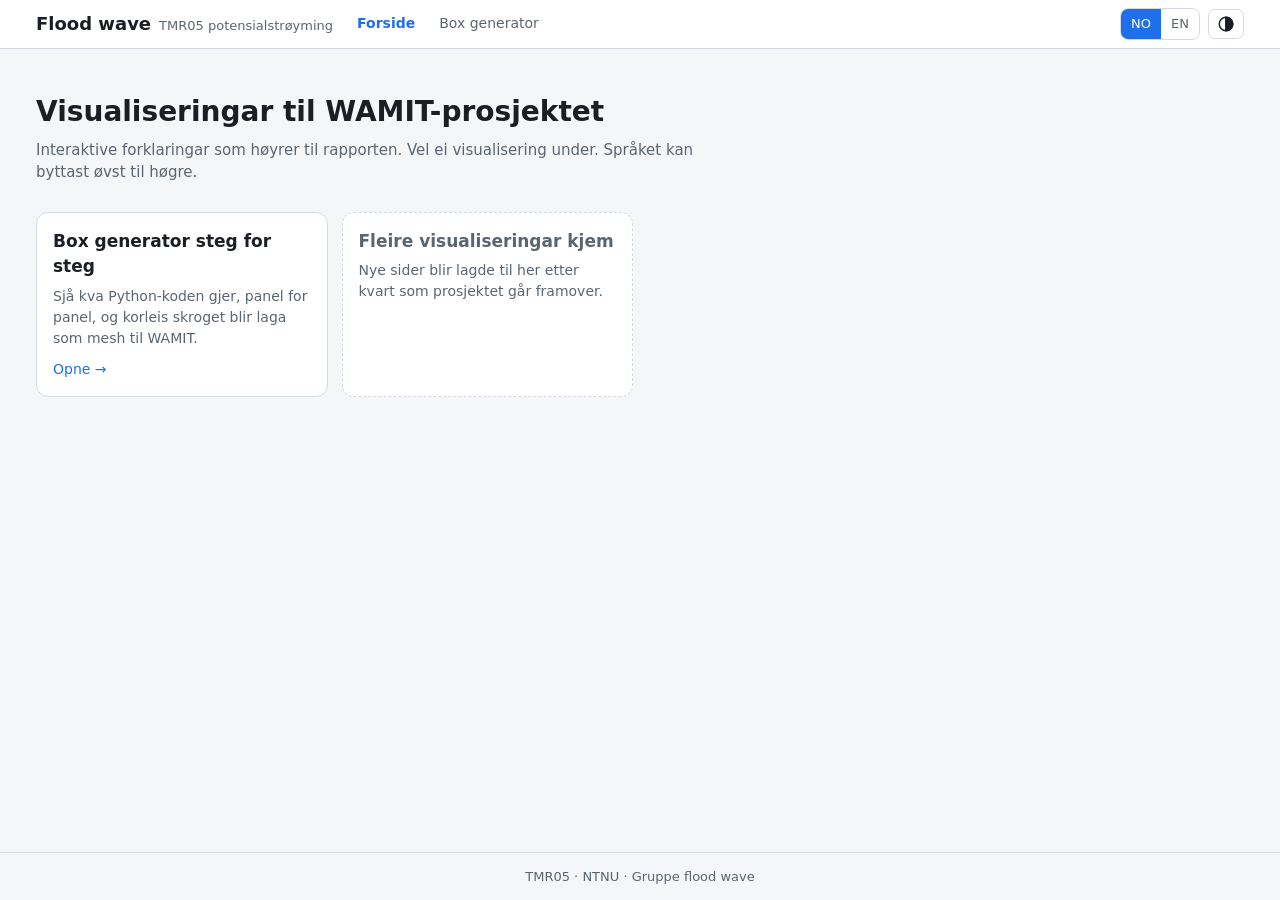
==== commit e13ac94a: "Add files via upload" ====
--- a/index.html
+++ b/index.html
@@ -1,529 +1,25 @@
 <!doctype html>
-<html lang="nn">
+<html lang="nn" data-title="home.title">
 <head>
 <meta charset="utf-8">
 <meta name="viewport" content="width=device-width, initial-scale=1">
-<title>Box generator steg for steg</title>
-<style>
-:root{
-  --bg:#f5f6f8; --panel:#ffffff; --ink:#1b1f24; --muted:#5b6570; --line:#d5dae0;
-  --canvas:#eef2f7; --accent:#1f6feb; --sel:#ffcc00; --code-bg:#f0f2f5;
-  --hard:rgba(255,204,0,.38); --soft:rgba(31,111,235,.10); --gdf:rgba(26,138,60,.14);
-  --good:#1a8a3c; --badc:#c62828;
-}
-@media (prefers-color-scheme: dark){
-  :root:not([data-theme="light"]){
-    --bg:#14181d; --panel:#1c2229; --ink:#e8ecf0; --muted:#98a3ae; --line:#323b45;
-    --canvas:#10151a; --accent:#5b9dff; --sel:#ffd23f; --code-bg:#12171c;
-    --hard:rgba(255,210,63,.30); --soft:rgba(91,157,255,.14); --gdf:rgba(76,208,125,.16);
-    --good:#4cd07d; --badc:#ff7b72;
-  }
-}
-*{box-sizing:border-box}
-body{margin:0;background:var(--bg);color:var(--ink);font:15px/1.5 system-ui,-apple-system,"Segoe UI",Roboto,sans-serif}
-.wrap{max-width:1240px;margin:0 auto;padding:16px}
-h1{font-size:22px;margin:0 0 4px}
-.sub{color:var(--muted);margin:0 0 14px}
-.card{background:var(--panel);border:1px solid var(--line);border-radius:10px;padding:12px;margin-bottom:14px}
-.card h2{font-size:14px;margin:0 0 8px;color:var(--muted);font-weight:600}
-.essence ol{margin:0;padding-left:20px}
-.essence li{margin:6px 0}
-.grid{display:grid;grid-template-columns:minmax(0,1fr) minmax(0,1fr);gap:14px;align-items:start}
-@media (max-width:980px){.grid{grid-template-columns:1fr}}
-#stage{position:relative;height:430px;padding:0;overflow:hidden}
-canvas{width:100%;height:100%;display:block;background:var(--canvas);border-radius:10px;cursor:grab;touch-action:none}
-canvas.drag{cursor:grabbing}
-.badge{position:absolute;left:10px;top:10px;background:var(--panel);border:1px solid var(--line);border-radius:8px;padding:5px 9px;font-size:13px}
-.ctrl{display:flex;flex-wrap:wrap;gap:6px;align-items:center}
-button{font:inherit;font-size:13px;background:var(--panel);color:var(--ink);border:1px solid var(--line);border-radius:7px;padding:6px 10px;cursor:pointer}
-button:hover{border-color:var(--accent)}
-button.on{background:var(--accent);border-color:var(--accent);color:#fff}
-button:disabled{opacity:.45;cursor:default}
-.row{display:flex;align-items:center;gap:8px;margin:8px 0}
-.row label{flex:0 0 96px;font-size:13px;color:var(--muted)}
-.row input[type=range]{flex:1;min-width:0}
-.row output{flex:0 0 96px;white-space:nowrap;text-align:right;font-variant-numeric:tabular-nums;font-size:13px}
-.chips{display:flex;flex-wrap:wrap;gap:6px;margin:8px 0}
-.chip{display:inline-flex;gap:6px;align-items:center;border:1px solid var(--line);border-radius:999px;padding:3px 10px;font-size:13px;background:var(--panel);cursor:pointer}
-.chip.on{border-color:var(--ink);box-shadow:0 0 0 1px var(--ink) inset}
-.chip i{display:inline-block;width:11px;height:11px;border-radius:3px}
-.vars{display:flex;flex-wrap:wrap;gap:8px;margin:8px 0}
-.vars span{background:var(--code-bg);border:1px solid var(--line);border-radius:7px;padding:3px 9px;font:13px ui-monospace,Consolas,Menlo,monospace}
-.vars b{color:var(--accent)}
-.code{background:var(--code-bg);border:1px solid var(--line);border-radius:8px;padding:6px 0;font:12.5px/1.5 ui-monospace,Consolas,Menlo,monospace;overflow:auto;max-height:470px}
-.cl{display:flex;white-space:pre;padding:0 10px 0 0}
-.cl .ln{flex:0 0 34px;text-align:right;color:var(--muted);padding-right:10px;user-select:none}
-.cl.soft{background:var(--soft)}
-.cl.gdf{background:var(--gdf)}
-.cl.hard{background:var(--hard);font-weight:600}
-.legendnote{font-size:12.5px;color:var(--muted);margin:6px 0 0}
-.legendnote span{display:inline-block;width:11px;height:11px;border-radius:3px;vertical-align:-1px;margin-right:4px}
-pre.mono{margin:0;background:var(--code-bg);border:1px solid var(--line);border-radius:8px;padding:9px;font:12.5px/1.5 ui-monospace,Consolas,Menlo,monospace;overflow:auto;white-space:pre}
-.stmt{margin:10px 0}
-.stmt .note{color:var(--muted);font-size:13px;margin-bottom:3px}
-table.t{border-collapse:collapse;font:12.5px ui-monospace,Consolas,Menlo,monospace;margin:4px 0}
-table.t td,table.t th{border:1px solid var(--line);padding:3px 9px;text-align:right}
-table.t th{background:var(--code-bg);font-weight:600}
-.msg{padding:7px 10px;border-radius:8px;font-size:14px;margin-top:8px}
-.msg.ok{background:rgba(26,138,60,.12);color:var(--good)}
-.msg.bad{background:rgba(198,40,40,.12);color:var(--badc)}
-.chk{display:flex;align-items:center;gap:7px;margin:6px 0;font-size:14px}
-details summary{cursor:pointer;color:var(--muted);font-size:14px}
-svg text{font:12px system-ui,sans-serif;fill:var(--ink)}
-.small{font-size:13px;color:var(--muted)}
-.infobox{background:var(--code-bg);border:1px solid var(--line);border-radius:8px;padding:9px 11px;margin:10px 0;font-size:13.5px;line-height:1.55}
-.infobox code{font:12.5px ui-monospace,Consolas,Menlo,monospace}
-.warn{color:var(--badc)}
-.redbadge{position:absolute;left:10px;bottom:10px;max-width:calc(100% - 20px);background:var(--panel);border:1px solid var(--line);border-radius:8px;padding:5px 9px;font-size:12.5px;display:none}
-.setuphint{color:var(--accent);cursor:pointer;text-decoration:underline}
-</style>
+<title>Flood wave</title>
+<meta name="description" content="Interactive visualisations for the TMR05 WAMIT project (group flood wave).">
+<link rel="stylesheet" href="assets/site.css">
+<script src="assets/site.js"></script>
 </head>
 <body>
-<div class="wrap">
-  <h1>Box_generator.py steg for steg</h1>
-  <p class="sub">Trykk «Neste panel» og sjå kva linje i koden som køyrer, og kva panel som blir lagt til i 3D-modellen. Eit lite skrog er valt med vilje, så du ser alt som skjer. Vil du sjå ditt eige case (B = 4, 6, 8 eller 10 m, lengd og meshtettleik), opnar du <span class="setuphint" id="gosetup">Oppsett</span> nederst.</p>
-
-  <div class="card essence">
-    <h2>Essensen i fem punkt</h2>
-    <ol>
-      <li><b>Eit panel er eit lite rektangel.</b> Det blir beskrive med fire hjørnepunkt, kvart med (x, y, z).</li>
-      <li><b>Skroget er fem flater:</b> to langsider, to endar og botnen. Kvar flate er eit rutenett.</li>
-      <li><b>Kvar for-løkke tek éi flate.</b> Ho går gjennom rutenettet rad for rad (<code>j</code>) og kolonne for kolonne (<code>p</code>), og kvar rute blir eitt panel.</li>
-      <li><b>Hjørna blir rekna ut frå startpunkt og steg:</b> «start minus p·dx», «start minus j·dz» og så vidare. Ei koordinat er fast for heile flata (til dømes y = -B/2).</li>
-      <li><b>Rekkjefølgja på hjørna avgjer kva som er ute.</b> Gjennom hjørna 1, 2, 3, 4 mot klokka sett utanfrå peikar panelet sin normal ut av skroget. Det er derfor rekkjefølgja er snudd mellom motståande flater. Resultatet er tre tabellar X, Y og Z (eit panel per rad, fire hjørne per kolonne) som <code>writetoGDF</code> skriv ut som tekst.</li>
-    </ol>
+<header id="site-header"></header>
+<main>
+  <div class="wrap">
+    <section class="hero">
+      <h1 data-i18n="home.h1"></h1>
+      <p data-i18n="home.p"></p>
+    </section>
+    <div class="cards" id="cards"></div>
   </div>
-
-  <div class="grid">
-    <div>
-      <div class="card" id="stage"><canvas id="cv"></canvas><div class="badge" id="badge"></div><div class="redbadge" id="redbadge"></div></div>
-
-      <div class="card">
-        <h2>Rutenettet til denne flata (slik løkka går gjennom det)</h2>
-        <div id="gridsvg"></div>
-        <div class="small" id="gridnote" style="margin-top:6px"></div>
-      </div>
-
-      <div class="card">
-        <h2>Prøv sjølv: kvifor betyr hjørnerekkjefølgja noko?</h2>
-        <div class="chk"><input type="checkbox" id="flip"><label for="flip">Snu hjørnerekkjefølgja for dette panelet</label></div>
-        <div id="flipmsg"></div>
-      </div>
-    </div>
-
-    <div>
-      <div class="card">
-        <h2>Steg gjennom koden</h2>
-        <div class="ctrl">
-          <button id="prev">◀ Førre</button>
-          <button id="next" class="on">Neste panel ▶</button>
-          <button id="play">Spel av</button>
-          <button id="restart">Frå start</button>
-          <button id="back10">-10</button><button id="fwd10">+10</button><button id="fwd100">+100</button>
-        </div>
-        <div class="row"><label for="I">Panel i</label><input id="I" type="range" min="0" max="31" step="1" value="0"><output id="Io"></output></div>
-        <div class="small">Hopp til flate (kvar flate har si eiga løkke):</div>
-        <div class="chips" id="chips"></div>
-        <div class="vars" id="vars"></div>
-        <div class="code" id="code"></div>
-        <p class="legendnote"><span style="background:var(--hard)"></span>linjene som køyrer no &nbsp; <span style="background:var(--soft)"></span>løkka vi er i &nbsp; <span style="background:var(--gdf)"></span>der panelet seinare blir skrive til fila</p>
-      </div>
-
-      <div class="card">
-        <h2>Utrekninga for dette panelet</h2>
-        <div id="calc"></div>
-      </div>
-
-      <div class="card">
-        <h2>Det som blir lagra og skrive til fila</h2>
-        <div class="small" style="margin-bottom:4px">Rad <b id="rowi">0</b> i tabellane X, Y og Z (fire kolonner, ein per hjørne):</div>
-        <div id="xyz"></div>
-        <div class="small" style="margin:8px 0 4px">Det same panelet i <span style="font-family:ui-monospace,Consolas,monospace">case.gdf</span>, fire linjer, ein per hjørne:</div>
-        <pre class="mono" id="gdf"></pre>
-      </div>
-    </div>
-  </div>
-
-  <div class="card">
-    <details id="setup">
-      <summary>Oppsett: vel person, lengd og meshtettleik (eller fri storleik)</summary>
-      <div class="small" style="margin:10px 0 4px">Alle i gruppa har same oppsett: B/D = 4, så djupgangen blir D = B/4. Berre breidda B er ulik. Meshet følgjer same regel som prosjektkoden: Nx = round(k·L), Ny = round(k·B) og Nz = round(k·D).</div>
-      <div class="chips" id="persons"></div>
-      <div id="projectCtl" style="display:none">
-        <div class="small">Lengd på skroget, L = n · B:</div>
-        <div class="chips" id="nBs"></div>
-        <div class="small">Meshtettleik k (panel per meter):</div>
-        <div class="chips" id="ks"></div>
-        <div class="small">Snarvegar til dei to studiane:</div>
-        <div class="chips"><span class="chip" id="presetMesh">Meshstudie: L = 1B</span><span class="chip" id="presetLen">Lengdestudie: k = 6</span></div>
-      </div>
-      <div id="freeCtl">
-        <div class="row"><label for="L">Lengd L</label><input id="L" type="range" min="1" max="10" step="0.5" value="4"><output id="Lo"></output></div>
-        <div class="row"><label for="B">Breidd B</label><input id="B" type="range" min="1" max="10" step="0.5" value="2"><output id="Bo"></output></div>
-        <div class="row"><label for="D">Djupgang D</label><input id="D" type="range" min="0.5" max="5" step="0.5" value="1"><output id="Do"></output></div>
-        <div class="row"><label for="NX">Nx</label><input id="NX" type="range" min="1" max="8" step="1" value="4"><output id="NXo"></output></div>
-        <div class="row"><label for="NY">Ny</label><input id="NY" type="range" min="1" max="6" step="1" value="2"><output id="NYo"></output></div>
-        <div class="row"><label for="NZ">Nz</label><input id="NZ" type="range" min="1" max="4" step="1" value="2"><output id="NZo"></output></div>
-      </div>
-      <div class="infobox" id="caseinfo"></div>
-      <div class="chk"><input type="checkbox" id="ghost" checked><label for="ghost">Vis panel som ikkje er lagde til enno som svake kantar</label></div>
-      <div class="small">Dra i 3D-modellen for å rotere, rull for å zoome. Piltastane til venstre og høgre går eitt panel fram og tilbake. Store mesh blir viste forenkla i 3D (sjå meldinga nede til venstre i modellen), men tala i oppsettet er alltid dei verkelege.</div>
-    </details>
-  </div>
-</div>
-
-<script>
-"use strict";
-const $ = id => document.getElementById(id);
-const CODE = [
-"import numpy as np",
-"",
-"def box_generator(length, width, draft, Nx, Ny, Nz):",
-"    dx = length / Nx",
-"    dy = width / Ny",
-"    dz = draft / Nz",
-"    Npanel = Nx * Ny + Nx * Nz * 2 + Ny * Nz * 2",
-"    X = np.zeros((Npanel, 4)); Y = np.zeros((Npanel, 4)); Z = np.zeros((Npanel, 4))",
-"    i = 0",
-"    for j in range(Nz):",
-"        for p in range(Nx):",
-"            Y[i, :] = -width / 2",
-"            X[i, :] = [length/2 - p*dx, length/2 - (p+1)*dx, length/2 - (p+1)*dx, length/2 - p*dx]",
-"            Z[i, :] = [-j*dz, -j*dz, -(j+1)*dz, -(j+1)*dz]",
-"            i += 1",
-"    for j in range(Nz):",
-"        for p in range(Nx):",
-"            Y[i, :] = width / 2",
-"            X[i, :] = [length/2 - (p+1)*dx, length/2 - p*dx, length/2 - p*dx, length/2 - (p+1)*dx]",
-"            Z[i, :] = [-j*dz, -j*dz, -(j+1)*dz, -(j+1)*dz]",
-"            i += 1",
-"    for j in range(Nz):",
-"        for p in range(Ny):",
-"            X[i, :] = length / 2",
-"            Y[i, :] = [width/2 - p*dy, width/2 - (p+1)*dy, width/2 - (p+1)*dy, width/2 - p*dy]",
-"            Z[i, :] = [-j*dz, -j*dz, -(j+1)*dz, -(j+1)*dz]",
-"            i += 1",
-"    for j in range(Nz):",
-"        for p in range(Ny):",
-"            X[i, :] = -length / 2",
-"            Y[i, :] = [width/2 - (p+1)*dy, width/2 - p*dy, width/2 - p*dy, width/2 - (p+1)*dy]",
-"            Z[i, :] = [-j*dz, -j*dz, -(j+1)*dz, -(j+1)*dz]",
-"            i += 1",
-"    for j in range(Nx):",
-"        for p in range(Ny):",
-"            Z[i, :] = -draft",
-"            Y[i, :] = [width/2 - p*dy, width/2 - (p+1)*dy, width/2 - (p+1)*dy, width/2 - p*dy]",
-"            X[i, :] = [length/2 - j*dx, length/2 - j*dx, length/2 - (j+1)*dx, length/2 - (j+1)*dx]",
-"            i += 1",
-"    return X, Y, Z, Npanel, 0, 0",
-"",
-"def writetoGDF(X, Y, Z, Npanel, path, isx=0, isy=0):",
-"    with open(path, \"w\") as f:",
-"        f.write(f\"{path}  --\\n\")",
-"        f.write(\"1.000       9.806650    ULEN, GRAV\\n\")",
-"        f.write(f\"{isx}           {isy}            ISX, ISY\\n\")",
-"        f.write(f\"{Npanel}    NPAN\\n\")",
-"        for i in range(Npanel):",
-"            for j in range(4):",
-"                f.write(f\"{X[i, j]:.6f} {Y[i, j]:.6f} {Z[i, j]:.6f} \\n\")"
-];
-// 1-based line numbers: loop block [start, end], statement lines, i += 1 line
-const GROUPS = [
-  {name:"Side y = -B/2", hue:205, s:10, e:15, st:[12,13,14], inc:15},
-  {name:"Side y = +B/2", hue:160, s:16, e:21, st:[18,19,20], inc:21},
-  {name:"Ende x = +L/2", hue:32,  s:22, e:27, st:[24,25,26], inc:27},
-  {name:"Ende x = -L/2", hue:345, s:28, e:33, st:[30,31,32], inc:33},
-  {name:"Botn z = -D",   hue:268, s:34, e:39, st:[36,37,38], inc:39}
-];
-const POFF = [[0,1,1,0],[1,0,0,1],[0,1,1,0],[1,0,0,1],[0,1,1,0]];
-const JOFF = [0,0,1,1];
-const GDF_LINES = [48,49,50];
-
-const S = { L:4,B:2,D:1,Nx:4,Ny:2,Nz:2, panels:[], i:0, yaw:-0.7, elev:0.55, zoom:1, playing:false, flip:false,
-            person:-1, nB:1, k:4, reduced:false, real:null };
-const PERSONS=[{n:"Anders",B:4},{n:"Øyvind",B:6},{n:"Zhijun",B:8},{n:"Øyonn",B:10}];
-const CAP_REAL=6000, CAP_SHOW=1200;
-function pyRound(x){ const f=Math.floor(x), d=x-f; if(Math.abs(d-0.5)<1e-9) return (f%2===0)?f:f+1; return Math.round(x); }
-function npan(a,b,c){return a*b+2*a*c+2*b*c;}
-
-// ---------- geometry, same ordering as the Python code ----------
-function boxGenerator(length, width, draft, Nx, Ny, Nz){
-  const dx=length/Nx, dy=width/Ny, dz=draft/Nz, P=[];
-  const add=(g,X,Y,Z)=>P.push({g, v:[0,1,2,3].map(c=>[X[c],Y[c],Z[c]])});
-  for(let j=0;j<Nz;j++)for(let p=0;p<Nx;p++) add(0,[length/2-p*dx,length/2-(p+1)*dx,length/2-(p+1)*dx,length/2-p*dx],[-width/2,-width/2,-width/2,-width/2],[-j*dz,-j*dz,-(j+1)*dz,-(j+1)*dz]);
-  for(let j=0;j<Nz;j++)for(let p=0;p<Nx;p++) add(1,[length/2-(p+1)*dx,length/2-p*dx,length/2-p*dx,length/2-(p+1)*dx],[width/2,width/2,width/2,width/2],[-j*dz,-j*dz,-(j+1)*dz,-(j+1)*dz]);
-  for(let j=0;j<Nz;j++)for(let p=0;p<Ny;p++) add(2,[length/2,length/2,length/2,length/2],[width/2-p*dy,width/2-(p+1)*dy,width/2-(p+1)*dy,width/2-p*dy],[-j*dz,-j*dz,-(j+1)*dz,-(j+1)*dz]);
-  for(let j=0;j<Nz;j++)for(let p=0;p<Ny;p++) add(3,[-length/2,-length/2,-length/2,-length/2],[width/2-(p+1)*dy,width/2-p*dy,width/2-p*dy,width/2-(p+1)*dy],[-j*dz,-j*dz,-(j+1)*dz,-(j+1)*dz]);
-  for(let j=0;j<Nx;j++)for(let p=0;p<Ny;p++) add(4,[length/2-j*dx,length/2-j*dx,length/2-(j+1)*dx,length/2-(j+1)*dx],[width/2-p*dy,width/2-(p+1)*dy,width/2-(p+1)*dy,width/2-p*dy],[-draft,-draft,-draft,-draft]);
-  return P;
-}
-function cross(a,b){return [a[1]*b[2]-a[2]*b[1],a[2]*b[0]-a[0]*b[2],a[0]*b[1]-a[1]*b[0]];}
-function sub(a,b){return [a[0]-b[0],a[1]-b[1],a[2]-b[2]];}
-function dot(a,b){return a[0]*b[0]+a[1]*b[1]+a[2]*b[2];}
-const fmt = n => { const r=+(+n).toFixed(3); return String(Object.is(r,-0)?0:r); };
-const f6 = x => (Math.abs(x)<5e-7?0:x).toFixed(6);
-
-function sizes(){
-  const a=[S.Nx*S.Nz,S.Nx*S.Nz,S.Ny*S.Nz,S.Ny*S.Nz,S.Nx*S.Ny];
-  const M=[S.Nx,S.Nx,S.Ny,S.Ny,S.Ny], K=[S.Nz,S.Nz,S.Nz,S.Nz,S.Nx];
-  const st=[0]; for(let g=0;g<5;g++) st.push(st[g]+a[g]);
-  return {a,M,K,st};
-}
-function locate(i){
-  const z=sizes(); let g=0; while(g<4 && i>=z.st[g+1]) g++;
-  const local=i-z.st[g]; return {g, j:Math.floor(local/z.M[g]), p:local%z.M[g], z};
-}
-// statement descriptors in code order, with the numbers inserted
-function describe(g,j,p){
-  const L=S.L,B=S.B,D=S.D,dx=L/S.Nx,dy=B/S.Ny,dz=D/S.Nz;
-  const lst=(base,idx,step)=>{
-    const parts=idx.map(k=> base===null ? "-"+k+"*"+fmt(step) : fmt(base)+" - "+k+"*"+fmt(step));
-    const vals=idx.map(k=> base===null ? -k*step : base-k*step);
-    return {txt:"["+parts.join(", ")+"]", vals};
-  };
-  const cst=(v)=>({txt:fmt(v), vals:[v,v,v,v]});
-  const P=[p,p+1,p+1,p], Q=[p+1,p,p,p+1], J=[j,j,j+1,j+1];
-  switch(g){
-    case 0: return [{line:12,v:"Y",...cst(-B/2),note:"Y er fast for heile flata (langsida mot -y)."},
-                    {line:13,v:"X",...lst(L/2,P,dx),note:"X: start +L/2, så eitt steg dx per kolonne p."},
-                    {line:14,v:"Z",...lst(null,J,dz),note:"Z: start 0 (vasslinja), så eitt steg dz nedover per rad j."}];
-    case 1: return [{line:18,v:"Y",...cst(B/2),note:"Y er fast for heile flata (langsida mot +y)."},
-                    {line:19,v:"X",...lst(L/2,Q,dx),note:"Same rute som på motsett side, men hjørna står i omvend rekkjefølgje (p+1 først)."},
-                    {line:20,v:"Z",...lst(null,J,dz),note:"Z: som før, nedover per rad j."}];
-    case 2: return [{line:24,v:"X",...cst(L/2),note:"X er fast for heile flata (enden mot +x)."},
-                    {line:25,v:"Y",...lst(B/2,P,dy),note:"Y: start +B/2, så eitt steg dy per kolonne p."},
-                    {line:26,v:"Z",...lst(null,J,dz),note:"Z: nedover per rad j."}];
-    case 3: return [{line:30,v:"X",...cst(-L/2),note:"X er fast for heile flata (enden mot -x)."},
-                    {line:31,v:"Y",...lst(B/2,Q,dy),note:"Same rute som på motsett ende, men hjørna står i omvend rekkjefølgje."},
-                    {line:32,v:"Z",...lst(null,J,dz),note:"Z: nedover per rad j."}];
-    default:return [{line:36,v:"Z",...cst(-D),note:"Z er fast for heile flata (botnen)."},
-                    {line:37,v:"Y",...lst(B/2,P,dy),note:"Y: start +B/2, eitt steg dy per kolonne p."},
-                    {line:38,v:"X",...lst(L/2,J,dx),note:"X: start +L/2, eitt steg dx per rad j."}];
-  }
-}
-
-// ---------- state updates ----------
-function rebuild(){
-  let L,B,D,Nx,Ny,Nz;
-  if(S.person<0){ L=+$("L").value; B=+$("B").value; D=+$("D").value; Nx=+$("NX").value; Ny=+$("NY").value; Nz=+$("NZ").value;
-    ["Lo","Bo","Do"].forEach((id,k)=>$(id).textContent=[L,B,D][k]+" m"); $("NXo").textContent=Nx; $("NYo").textContent=Ny; $("NZo").textContent=Nz; }
-  else { B=PERSONS[S.person].B; D=B/4; L=S.nB*B; Nx=Math.max(1,pyRound(S.k*L)); Ny=Math.max(1,pyRound(S.k*B)); Nz=Math.max(1,pyRound(S.k*D)); }
-  S.real={L,B,D,Nx,Ny,Nz,N:npan(Nx,Ny,Nz)};
-  let dx=Nx,dy=Ny,dz=Nz; S.reduced=false;
-  if(S.real.N>CAP_REAL){
-    let f=1; const r=(n,f)=>Math.max(1,Math.round(n/f));
-    while(npan(r(Nx,f),r(Ny,f),r(Nz,f))>CAP_SHOW) f++;
-    dx=r(Nx,f); dy=r(Ny,f); dz=r(Nz,f); S.reduced=true; S.f=f;
-  }
-  S.L=L; S.B=B; S.D=D; S.Nx=dx; S.Ny=dy; S.Nz=dz;
-  S.panels=boxGenerator(S.L,S.B,S.D,S.Nx,S.Ny,S.Nz);
-  S.panels.forEach((p,i)=>{
-    p.c=[0,1,2].map(a=>(p.v[0][a]+p.v[1][a]+p.v[2][a]+p.v[3][a])/4);
-    const n=cross(sub(p.v[2],p.v[0]),sub(p.v[3],p.v[1])); const l=Math.hypot(...n)||1; p.n=n.map(x=>x/l);
-  });
-  S.R=Math.hypot(S.L,S.B,S.D)/2;
-  const N=S.panels.length; $("I").max=N-1; if(S.i>N-1) S.i=N-1;
-  $("I").value=S.i;
-  updateInfo(); buildChips(); buildCode(); update();
-}
-function caseLine(){
-  const r=S.real; return "B = "+fmt(r.B)+" m, D = "+fmt(r.D)+" m, L = "+fmt(r.L)+" m"+(S.person>=0?", k = "+S.k:"")+": "+r.N+" panel"+(S.reduced?" (forenkla visning)":"");
-}
-function updateInfo(){
-  const r=S.real, dx=r.L/r.Nx, dy=r.B/r.Ny, dz=r.D/r.Nz; let h="";
-  if(S.person>=0){
-    h+="<b>"+PERSONS[S.person].n+"</b>: B = "+fmt(r.B)+" m. Med B/D = 4 blir D = B/4 = "+fmt(r.D)+" m. Lengd L = "+S.nB+"·B = "+fmt(r.L)+" m.<br>";
-    h+="Meshtettleik k = "+S.k+": Nx = round(k·L) = <b>"+r.Nx+"</b>, Ny = round(k·B) = <b>"+r.Ny+"</b>, Nz = round(k·D) = <b>"+r.Nz+"</b>.<br>";
-  } else {
-    h+="Fri storleik: B = "+fmt(r.B)+" m, D = "+fmt(r.D)+" m, L = "+fmt(r.L)+" m, Nx = <b>"+r.Nx+"</b>, Ny = <b>"+r.Ny+"</b>, Nz = <b>"+r.Nz+"</b>.<br>";
-  }
-  h+="Npanel = Nx·Ny + 2·Nx·Nz + 2·Ny·Nz = "+(r.Nx*r.Ny)+" + "+(2*r.Nx*r.Nz)+" + "+(2*r.Ny*r.Nz)+" = <b>"+r.N+"</b> panel.<br>";
-  h+="Panelstorleik: dx = "+fmt(dx)+" m, dy = "+fmt(dy)+" m, dz = "+fmt(dz)+" m.";
-  if(S.person>=0 && Math.abs(dz*S.k-1)>1e-6) h+="<br><span class=\"warn\">Merk: k·D = "+fmt(S.k*r.D)+" er ikkje eit heiltal, så Nz blir runda og dz er ikkje 1/k. Det gjeld særleg dei grovaste meshane.</span>";
-  $("caseinfo").innerHTML=h;
-  const rb=$("redbadge");
-  if(S.reduced){ rb.style.display="block"; rb.innerHTML="Forenkla visning: dette caset har <b>"+r.N+"</b> panel. Her vises same skrog med Nx = "+S.Nx+", Ny = "+S.Ny+", Nz = "+S.Nz+" ("+S.panels.length+" panel), så stegvisinga blir oversiktleg. Utrekningane til høgre gjeld denne forenkla utgåva."; }
-  else rb.style.display="none";
-}
-function buildChips(){
-  const z=sizes(); $("chips").innerHTML=GROUPS.map((g,k)=>
-    '<span class="chip" data-g="'+k+'"><i style="background:hsl('+g.hue+',60%,52%)"></i>'+(k+1)+'. '+g.name+' ('+z.a[k]+')</span>').join("");
-  document.querySelectorAll("#chips .chip").forEach(c=>c.addEventListener("click",()=>{ stop(); S.i=sizes().st[+c.dataset.g]; update(); }));
-}
-function buildCode(){
-  $("code").innerHTML=CODE.map((t,n)=>'<div class="cl" data-n="'+(n+1)+'"><span class="ln">'+(n+1)+'</span><span>'+t.replace(/&/g,"&amp;").replace(/</g,"&lt;")+'</span></div>').join("");
-}
-function update(){
-  if(!Number.isFinite(S.i)||S.i<0) S.i=0; if(S.i>=S.panels.length) S.i=S.panels.length-1;
-  const N=S.panels.length, i=S.i, {g,j,p,z}=locate(i), pan=S.panels[i];
-  $("I").value=i; $("Io").textContent=(i+1)+" av "+N; $("rowi").textContent=i;
-  $("prev").disabled=i===0; $("next").disabled=i===N-1;
-  document.querySelectorAll("#chips .chip").forEach(c=>c.classList.toggle("on",+c.dataset.g===g));
-  $("badge").innerHTML="Flate <b>"+(g+1)+"</b> av 5: "+GROUPS[g].name+" &nbsp; panel <b>"+(i+1)+"</b> av "+N+"<div class=\"small\" style=\"margin-top:2px\">"+caseLine()+"</div>";
-  // variables
-  $("vars").innerHTML="<span>løkke <b>"+(g+1)+"</b></span><span>j = <b>"+j+"</b></span><span>p = <b>"+p+"</b></span><span>i = <b>"+i+"</b></span>"+
-     "<span>dx = <b>"+fmt(S.L/S.Nx)+"</b></span><span>dy = <b>"+fmt(S.B/S.Ny)+"</b></span><span>dz = <b>"+fmt(S.D/S.Nz)+"</b></span>";
-  // code highlight
-  const G=GROUPS[g];
-  document.querySelectorAll(".cl").forEach(el=>{
-    const n=+el.dataset.n; el.className="cl";
-    if(n>=G.s&&n<=G.e) el.classList.add("soft");
-    if(G.st.includes(n)||n===G.inc) el.classList.add("hard");
-    if(GDF_LINES.includes(n)) el.classList.add("gdf");
-  });
-  const hardEl=document.querySelector('.cl[data-n="'+G.st[0]+'"]');
-  if(hardEl){ const box=$("code"); const top=hardEl.offsetTop-box.offsetTop-80; if(hardEl.offsetTop<box.scrollTop+10||hardEl.offsetTop>box.scrollTop+box.clientHeight-90) box.scrollTop=Math.max(0,top); }
-  // calculation
-  const D=describe(g,j,p);
-  const loopTxt='<div class="stmt"><div class="note">Løkke '+(g+1)+': <code>for j in range('+(g<4?"Nz":"Nx")+')</code> og <code>for p in range('+(g<2?"Nx":"Ny")+')</code>. No er j = '+j+' og p = '+p+', og dette er panel nummer i = '+i+'.</div></div>';
-  $("calc").innerHTML=loopTxt+D.map(d=>{
-    const line=CODE[d.line-1].trim().replace(/&/g,"&amp;").replace(/</g,"&lt;");
-    return '<div class="stmt"><div class="note">Linje '+d.line+': '+d.note+'</div>'+
-      '<pre class="mono">'+line+'\n'+d.v+'[i, :] = '+d.txt+'\n= ['+d.vals.map(fmt).join(", ")+']</pre></div>';
-  }).join("");
-  // X, Y, Z table for row i, and file lines
-  const rows={X:[0,0,0,0],Y:[0,0,0,0],Z:[0,0,0,0]};
-  D.forEach(d=>rows[d.v]=d.vals);
-  $("xyz").innerHTML='<table class="t"><tr><th></th><th>hjørne 1</th><th>hjørne 2</th><th>hjørne 3</th><th>hjørne 4</th></tr>'+
-    ["X","Y","Z"].map(k=>"<tr><th>"+k+"[i]</th>"+rows[k].map(v=>"<td>"+fmt(v)+"</td>").join("")+"</tr>").join("")+"</table>";
-  $("gdf").textContent=[0,1,2,3].map(c=>f6(rows.X[c])+" "+f6(rows.Y[c])+" "+f6(rows.Z[c])+" ").join("\n");
-  drawGrid(g,j,p,z);
-  const normal = pan.n;
-  $("flipmsg").innerHTML = S.flip
-    ? '<div class="msg bad">Hjørna står no i omvend rekkjefølgje (1, 4, 3, 2). Normalen (raud pil) peikar <b>inn</b> i skroget. WAMIT ville tolka dette panelet som vendt feil veg og gitt gale resultat.</div>'
-    : '<div class="msg ok">Hjørna går 1, 2, 3, 4 mot klokka sett utanfrå, og normalen (grøn pil) peikar <b>ut</b> av skroget. Slik vil WAMIT ha det. Kryss av for å sjå kva som skjer om rekkjefølgja blir omvend.</div>';
-  draw();
-}
-
-// ---------- 2D grid ----------
-function drawGrid(g,j,p,z){
-  const M=z.M[g], K=z.K[g], cell=Math.min(44,400/M,300/K), big=cell<5;
-  const W=M*cell+60, H=K*cell+54, ox=30, oy=24;
-  const hue=GROUPS[g].hue; let s='<svg viewBox="0 0 '+W+' '+H+'" width="'+W+'" style="max-width:100%">';
-  const cur=z.st[g]+j*M+p;
-  for(let r=0;r<K;r++)for(let c=0;c<M;c++){
-    const idx=z.st[g]+r*M+c, done=idx<S.i, now=idx===S.i;
-    s+='<rect x="'+(ox+c*cell)+'" y="'+(oy+r*cell)+'" width="'+cell+'" height="'+cell+'" fill="'+(now?"rgba(255,204,0,.9)":done?"hsla("+hue+",60%,52%,.55)":(big?"rgba(127,127,127,.14)":"none"))+'"'+(big?'':' stroke="currentColor" stroke-opacity=".35"')+'/>';
-  }
-  if(big) s+='<rect x="'+ox+'" y="'+oy+'" width="'+(M*cell)+'" height="'+(K*cell)+'" fill="none" stroke="currentColor" stroke-opacity=".5"/>';
-  // corner numbers of the current cell
-  const po=POFF[g];
-  for(let c=0;c<4;c++){
-    const cx=ox+(p+po[c])*cell, cy=oy+(j+JOFF[c])*cell;
-    const rr=Math.max(3,Math.min(8,cell*0.7));
-    s+='<circle cx="'+cx+'" cy="'+cy+'" r="'+rr+'" fill="#111" stroke="#ffcc00" stroke-width="1.5"/>'+(rr>=6?'<text x="'+cx+'" y="'+(cy+4)+'" text-anchor="middle" style="fill:#fff;font-weight:700;font-size:11px">'+(c+1)+'</text>':'');
-  }
-  s+='<text x="'+(ox+M*cell/2)+'" y="14" text-anchor="middle">p: kolonne 0 til '+(M-1)+' →</text>';
-  s+='<text x="10" y="'+(oy+K*cell/2)+'" text-anchor="middle" transform="rotate(-90 10 '+(oy+K*cell/2)+')">j: rad 0 til '+(K-1)+' ↓</text>';
-  s+='</svg>';
-  $("gridsvg").innerHTML=s;
-  const dirP=g<2?"x minkar frå +L/2":"y minkar frå +B/2", dirJ=g<4?"z minkar frå 0 (vasslinja) mot -D":"x minkar frå +L/2";
-  const fixed=["y = -B/2","y = +B/2","x = +L/2","x = -L/2","z = -D"][g];
-  $("gridnote").innerHTML="Fast koordinat for heile flata: <b>"+fixed+"</b>. Mot høgre (p aukar): "+dirP+". Nedover (j aukar): "+dirJ+". Dei gule rutene er panelet som blir laga no, og dei fargelagde rutene er ferdige. Nummera 1 til 4 viser hjørnerekkjefølgja i dette panelet."+(g%2===1&&g<4?" Legg merke til at hjørna går motsett veg samanlikna med flata på motsett side.":"");
-}
-
-// ---------- 3D rendering ----------
-const cv=$("cv"), ctx=cv.getContext("2d"); let W=0,H=0,DPR=1;
-function resize(){ DPR=window.devicePixelRatio||1; const r=cv.getBoundingClientRect(); W=r.width; H=r.height; cv.width=Math.round(W*DPR); cv.height=Math.round(H*DPR); draw(); }
-function css(v){return getComputedStyle(document.documentElement).getPropertyValue(v).trim();}
-function basis(){return {cy:Math.cos(S.yaw),sy:Math.sin(S.yaw),ce:Math.cos(S.elev),se:Math.sin(S.elev)};}
-function toView(p,b){const x1=b.cy*p[0]-b.sy*p[1], y1=b.sy*p[0]+b.cy*p[1], z1=p[2]; return [x1,y1*b.se+z1*b.ce,y1*b.ce-z1*b.se];}
-function proj(p,b,cam){const v=toView([p[0],p[1],p[2]+S.D/2],b); const s=cam.f/(cam.dist+v[2]); return {x:W/2+v[0]*s,y:H/2-v[1]*s,d:v[2]};}
-
-function draw(){
-  if(!W||!S.panels.length) return;
-  ctx.setTransform(DPR,0,0,DPR,0,0); ctx.clearRect(0,0,W,H);
-  const b=basis(), R=S.R, cam={dist:R*4.2,f:0}; cam.f=Math.min(W,H)*0.5/R*cam.dist*0.62*S.zoom;
-  const ink=css("--ink"), N=S.panels.length, cur=S.i;
-  // ghost panels
-  if($("ghost").checked && N<=3000){
-    ctx.strokeStyle=ink; ctx.globalAlpha=.16; ctx.lineWidth=.7;
-    for(let k=cur+1;k<N;k++){ const q=S.panels[k].v.map(v=>proj(v,b,cam)); ctx.beginPath(); q.forEach((a,m)=>m?ctx.lineTo(a.x,a.y):ctx.moveTo(a.x,a.y)); ctx.closePath(); ctx.stroke(); }
-    ctx.globalAlpha=1;
-  }
-  // built panels, painter's algorithm
-  const list=[];
-  for(let k=0;k<=cur;k++){ const pr=S.panels[k].v.map(v=>proj(v,b,cam)); list.push({k,pr,dep:(pr[0].d+pr[1].d+pr[2].d+pr[3].d)/4}); }
-  list.sort((a,c)=>c.dep-a.dep);
-  const light=[-0.35,0.55,0.75], ll=Math.hypot(...light), n0=toView([0,0,S.D/2],b);
-  for(const it of list){
-    const p=S.panels[it.k], nv=toView([p.n[0],p.n[1],p.n[2]+S.D/2],b);
-    const lam=Math.max(0,((nv[0]-n0[0])*light[0]+(nv[1]-n0[1])*light[1]+(-(nv[2]-n0[2]))*light[2])/ll), sh=.55+.45*lam;
-    ctx.beginPath(); it.pr.forEach((a,m)=>m?ctx.lineTo(a.x,a.y):ctx.moveTo(a.x,a.y)); ctx.closePath();
-    ctx.fillStyle="hsl("+GROUPS[p.g].hue+",58%,"+(30+34*sh).toFixed(0)+"%)"; ctx.fill();
-    ctx.strokeStyle=ink; ctx.globalAlpha=.5; ctx.lineWidth=.8; ctx.stroke(); ctx.globalAlpha=1;
-  }
-  // current panel
-  const P=S.panels[cur]; let order=[0,1,2,3]; if(S.flip) order=[0,3,2,1];
-  const pr=order.map(c=>proj(P.v[c],b,cam));
-  ctx.beginPath(); pr.forEach((a,m)=>m?ctx.lineTo(a.x,a.y):ctx.moveTo(a.x,a.y)); ctx.closePath();
-  ctx.fillStyle="rgba(255,204,0,.55)"; ctx.fill(); ctx.strokeStyle=css("--sel"); ctx.lineWidth=2.6; ctx.stroke();
-  // normal from the order used
-  const vv=order.map(c=>P.v[c]); const nn=cross(sub(vv[2],vv[0]),sub(vv[3],vv[1])); const nl=Math.hypot(...nn)||1;
-  const len=Math.max(Math.min(S.L/S.Nx,S.B/S.Ny,S.D/S.Nz)*1.1,R*0.25);
-  const e=[P.c[0]+nn[0]/nl*len,P.c[1]+nn[1]/nl*len,P.c[2]+nn[2]/nl*len];
-  const a=proj(P.c,b,cam), t=proj(e,b,cam), col=S.flip?"#e5484d":"#2fb457";
-  ctx.strokeStyle=col; ctx.fillStyle=col; ctx.lineWidth=3; ctx.beginPath(); ctx.moveTo(a.x,a.y); ctx.lineTo(t.x,t.y); ctx.stroke();
-  const ang=Math.atan2(t.y-a.y,t.x-a.x); ctx.beginPath(); ctx.moveTo(t.x,t.y); ctx.lineTo(t.x-10*Math.cos(ang-.45),t.y-10*Math.sin(ang-.45)); ctx.lineTo(t.x-10*Math.cos(ang+.45),t.y-10*Math.sin(ang+.45)); ctx.closePath(); ctx.fill();
-  // corner numbers and path
-  for(let c=0;c<4;c++){ const q=pr[c], r=pr[(c+1)%4];
-    const mx=(q.x+r.x)/2, my=(q.y+r.y)/2, an=Math.atan2(r.y-q.y,r.x-q.x);
-    ctx.strokeStyle=css("--sel"); ctx.lineWidth=2; ctx.beginPath(); ctx.moveTo(mx-7*Math.cos(an-.5),my-7*Math.sin(an-.5)); ctx.lineTo(mx,my); ctx.lineTo(mx-7*Math.cos(an+.5),my-7*Math.sin(an+.5)); ctx.stroke(); }
-  pr.forEach((q,c)=>{ ctx.beginPath(); ctx.arc(q.x,q.y,10,0,6.283); ctx.fillStyle="#111"; ctx.fill(); ctx.lineWidth=1.6; ctx.strokeStyle=css("--sel"); ctx.stroke();
-    ctx.fillStyle="#fff"; ctx.font="bold 12px system-ui,sans-serif"; ctx.textAlign="center"; ctx.textBaseline="middle"; ctx.fillText(String(c+1),q.x,q.y+.5); });
-  // axes
-  const ox=44, oy=H-44, al=28, o=toView([0,0,0],b);
-  [["x",[1,0,0],"#e5534b"],["y",[0,1,0],"#3fb950"],["z",[0,0,1],"#4c8dff"]].forEach(([nm,v,cl])=>{
-    const tt=toView(v,b), dx=(tt[0]-o[0])*al, dy=-(tt[1]-o[1])*al;
-    ctx.strokeStyle=cl; ctx.lineWidth=2.2; ctx.beginPath(); ctx.moveTo(ox,oy); ctx.lineTo(ox+dx,oy+dy); ctx.stroke();
-    ctx.fillStyle=cl; ctx.font="bold 12px system-ui,sans-serif"; ctx.textAlign="center"; ctx.textBaseline="middle"; ctx.fillText(nm,ox+dx*1.3,oy+dy*1.3); });
-}
-
-// ---------- interaction ----------
-let drag=null; const pts=new Map(); let pinch=0;
-cv.addEventListener("pointerdown",e=>{cv.setPointerCapture(e.pointerId);pts.set(e.pointerId,[e.clientX,e.clientY]);drag=[e.clientX,e.clientY];cv.classList.add("drag");if(pts.size===2){const a=[...pts.values()];pinch=Math.hypot(a[0][0]-a[1][0],a[0][1]-a[1][1]);}});
-cv.addEventListener("pointermove",e=>{ if(!pts.has(e.pointerId))return; pts.set(e.pointerId,[e.clientX,e.clientY]);
-  if(pts.size===2){const a=[...pts.values()],d=Math.hypot(a[0][0]-a[1][0],a[0][1]-a[1][1]); if(pinch)S.zoom=Math.min(5,Math.max(.3,S.zoom*d/pinch)); pinch=d; draw(); return;}
-  if(!drag)return; S.yaw-=(e.clientX-drag[0])*.008; S.elev=Math.max(-1.5707,Math.min(1.5707,S.elev+(e.clientY-drag[1])*.008)); drag=[e.clientX,e.clientY]; draw(); });
-const up=e=>{pts.delete(e.pointerId);drag=pts.size?drag:null;pinch=0;cv.classList.remove("drag");};
-cv.addEventListener("pointerup",up); cv.addEventListener("pointercancel",up);
-cv.addEventListener("wheel",e=>{e.preventDefault();S.zoom=Math.min(5,Math.max(.3,S.zoom*Math.exp(-e.deltaY*.0012)));draw();},{passive:false});
-cv.addEventListener("dblclick",()=>{S.zoom=1;S.yaw=-0.7;S.elev=0.55;draw();});
-
-let timer=null;
-function stop(){ if(timer){clearInterval(timer);timer=null;} $("play").textContent="Spel av"; $("play").classList.remove("on"); }
-function step(d){ const N=S.panels.length; S.i=Math.max(0,Math.min(N-1,S.i+d)); update(); }
-$("next").addEventListener("click",()=>{stop();step(1);});
-$("prev").addEventListener("click",()=>{stop();step(-1);});
-$("restart").addEventListener("click",()=>{stop();S.i=0;update();});
-$("play").addEventListener("click",()=>{ if(timer){stop();return;} const N=S.panels.length; if(S.i>=N-1)S.i=0; $("play").textContent="Stopp"; $("play").classList.add("on"); update();
-  const big=N>60, st=big?Math.ceil(N/250):1;
-  timer=setInterval(()=>{ if(S.i>=N-1){stop();return;} step(st); },big?90:550); });
-$("back10").addEventListener("click",()=>{stop();step(-10);});
-$("fwd10").addEventListener("click",()=>{stop();step(10);});
-$("fwd100").addEventListener("click",()=>{stop();step(100);});
-$("I").addEventListener("input",()=>{stop();S.i=+$("I").value;update();});
-$("flip").addEventListener("change",()=>{S.flip=$("flip").checked;update();});
-$("ghost").addEventListener("change",draw);
-["L","B","D","NX","NY","NZ"].forEach(id=>$(id).addEventListener("input",()=>{stop();rebuild();}));
-function buildSetup(){
-  $("persons").innerHTML=PERSONS.map((p,k)=>'<span class="chip'+(S.person===k?' on':'')+'" data-p="'+k+'">'+p.n+': B = '+p.B+' m</span>').join("")+
-     '<span class="chip'+(S.person<0?' on':'')+'" data-p="-1">Fri storleik</span>';
-  $("nBs").innerHTML=[1,2,3,4,5,6].map(n=>'<span class="chip'+(S.nB===n?' on':'')+'" data-n="'+n+'">L = '+n+'B</span>').join("");
-  $("ks").innerHTML=[1,2,4,6,8,10].map(k=>'<span class="chip'+(S.k===k?' on':'')+'" data-k="'+k+'">k = '+k+'</span>').join("");
-  $("projectCtl").style.display=S.person>=0?"block":"none"; $("freeCtl").style.display=S.person<0?"block":"none";
-  document.querySelectorAll("#persons .chip").forEach(c=>c.addEventListener("click",()=>{ stop(); S.person=+c.dataset.p; S.i=0; buildSetup(); rebuild(); }));
-  document.querySelectorAll("#nBs .chip").forEach(c=>c.addEventListener("click",()=>{ stop(); S.nB=+c.dataset.n; S.i=0; buildSetup(); rebuild(); }));
-  document.querySelectorAll("#ks .chip").forEach(c=>c.addEventListener("click",()=>{ stop(); S.k=+c.dataset.k; S.i=0; buildSetup(); rebuild(); }));
-}
-$("presetMesh").addEventListener("click",()=>{ stop(); S.nB=1; S.i=0; buildSetup(); rebuild(); });
-$("presetLen").addEventListener("click",()=>{ stop(); S.k=6; S.i=0; buildSetup(); rebuild(); });
-$("gosetup").addEventListener("click",()=>{ const d=$("setup"); d.open=true; d.scrollIntoView({behavior:"smooth",block:"start"}); });
-buildSetup();
-document.addEventListener("keydown",e=>{ if(e.target.tagName==="INPUT"&&e.target.type==="range")return; if(e.key==="ArrowRight"){stop();step(1);} if(e.key==="ArrowLeft"){stop();step(-1);} });
-window.addEventListener("resize",resize);
-matchMedia("(prefers-color-scheme: dark)").addEventListener("change",draw);
-rebuild(); resize();
-</script>
+</main>
+<footer id="site-footer"></footer>
+<script>SITE.start();</script>
 </body>
 </html>
--- a/assets/site.css
+++ b/assets/site.css
@@ -0,0 +1,68 @@
+/* Felles stil for heile nettstaden: fargar, meny, forside, knappar */
+:root{
+  --bg:#f5f6f8; --panel:#ffffff; --ink:#1b1f24; --muted:#5b6570; --line:#d5dae0;
+  --canvas:#eef2f7; --accent:#1f6feb; --sel:#ffcc00; --code-bg:#f0f2f5;
+  --hard:rgba(255,204,0,.38); --soft:rgba(31,111,235,.10); --gdf:rgba(26,138,60,.14);
+  --good:#1a8a3c; --badc:#c62828;
+}
+@media (prefers-color-scheme: dark){
+  :root:not([data-theme="light"]){
+    --bg:#14181d; --panel:#1c2229; --ink:#e8ecf0; --muted:#98a3ae; --line:#323b45;
+    --canvas:#10151a; --accent:#5b9dff; --sel:#ffd23f; --code-bg:#12171c;
+    --hard:rgba(255,210,63,.30); --soft:rgba(91,157,255,.14); --gdf:rgba(76,208,125,.16);
+    --good:#4cd07d; --badc:#ff7b72;
+  }
+}
+:root[data-theme="dark"]{
+  --bg:#14181d; --panel:#1c2229; --ink:#e8ecf0; --muted:#98a3ae; --line:#323b45;
+  --canvas:#10151a; --accent:#5b9dff; --sel:#ffd23f; --code-bg:#12171c;
+  --hard:rgba(255,210,63,.30); --soft:rgba(91,157,255,.14); --gdf:rgba(76,208,125,.16);
+  --good:#4cd07d; --badc:#ff7b72;
+}
+*{box-sizing:border-box}
+html{color-scheme:light dark}
+:root[data-theme="light"]{color-scheme:light}
+:root[data-theme="dark"]{color-scheme:dark}
+body{margin:0;background:var(--bg);color:var(--ink);font:15px/1.5 system-ui,-apple-system,"Segoe UI",Roboto,sans-serif;min-height:100vh;display:flex;flex-direction:column}
+main{flex:1}
+.wrap{max-width:1240px;margin:0 auto;padding:16px}
+a{color:var(--accent)}
+
+/* meny */
+#site-header{position:sticky;top:0;z-index:20;background:var(--panel);border-bottom:1px solid var(--line)}
+.bar{max-width:1240px;margin:0 auto;padding:8px 16px;display:flex;align-items:center;gap:14px;flex-wrap:wrap}
+.brand{display:flex;align-items:baseline;gap:8px;text-decoration:none;color:var(--ink);font-size:18px}
+.brand span{color:var(--muted);font-size:13px}
+.bar nav{display:flex;gap:4px;flex:1;flex-wrap:wrap}
+.bar nav a{color:var(--muted);text-decoration:none;padding:5px 10px;border-radius:7px;font-size:14px}
+.bar nav a:hover{color:var(--ink);background:var(--code-bg)}
+.bar nav a.active{color:var(--accent);font-weight:600}
+.tools{display:flex;gap:8px;align-items:center}
+.seg{display:inline-flex;border:1px solid var(--line);border-radius:8px;overflow:hidden}
+.seg button{border:0;border-radius:0;padding:5px 10px;background:var(--panel);color:var(--muted)}
+.seg button.on{background:var(--accent);color:#fff}
+#themeBtn{padding:5px 8px;line-height:0;display:inline-flex;align-items:center}
+#themeBtn svg{width:18px;height:18px}
+.bar nav a{white-space:nowrap}
+.tools{margin-left:auto}
+@media (max-width:640px){.bar nav{order:3;flex-basis:100%}.brand span{display:none}}
+
+/* forside */
+.hero{padding:26px 0 8px}
+.hero h1{font-size:28px;margin:0 0 6px}
+.hero p{color:var(--muted);margin:0;max-width:70ch}
+.cards{display:grid;grid-template-columns:repeat(auto-fill,minmax(280px,1fr));gap:14px;margin:20px 0}
+.pcard{display:block;text-decoration:none;color:var(--ink);background:var(--panel);border:1px solid var(--line);border-radius:12px;padding:16px;transition:border-color .15s,transform .15s}
+.pcard:hover{border-color:var(--accent);transform:translateY(-2px)}
+.pcard h2{font-size:17px;margin:0 0 6px}
+.pcard p{margin:0;color:var(--muted);font-size:14px}
+.pcard .go{display:inline-block;margin-top:10px;color:var(--accent);font-size:14px}
+.pcard.soon{border-style:dashed;color:var(--muted);cursor:default}
+.pcard.soon:hover{border-color:var(--line);transform:none}
+
+/* felles element */
+button{font:inherit;font-size:13px;background:var(--panel);color:var(--ink);border:1px solid var(--line);border-radius:7px;padding:6px 10px;cursor:pointer}
+button:hover{border-color:var(--accent)}
+button.on{background:var(--accent);border-color:var(--accent);color:#fff}
+button:disabled{opacity:.45;cursor:default}
+#site-footer{border-top:1px solid var(--line);color:var(--muted);font-size:13px;text-align:center;padding:14px 16px;margin-top:10px}
